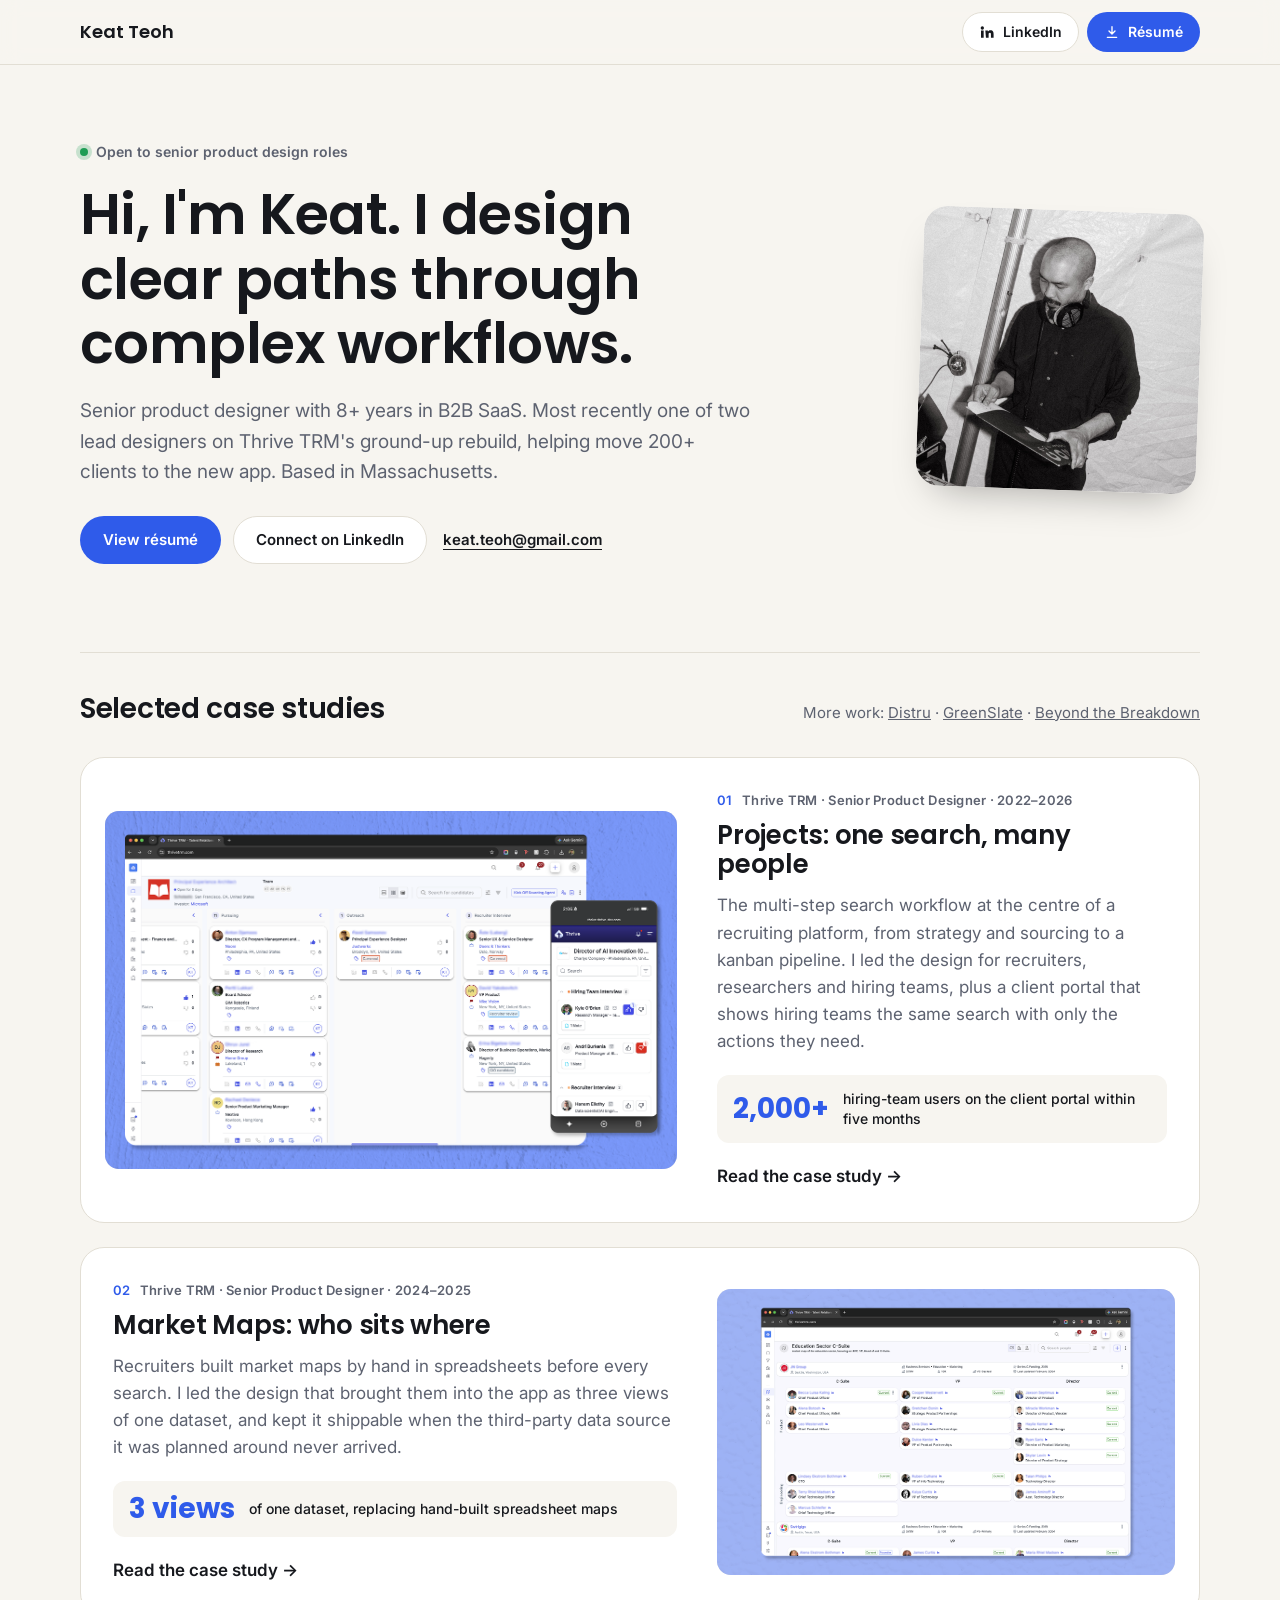
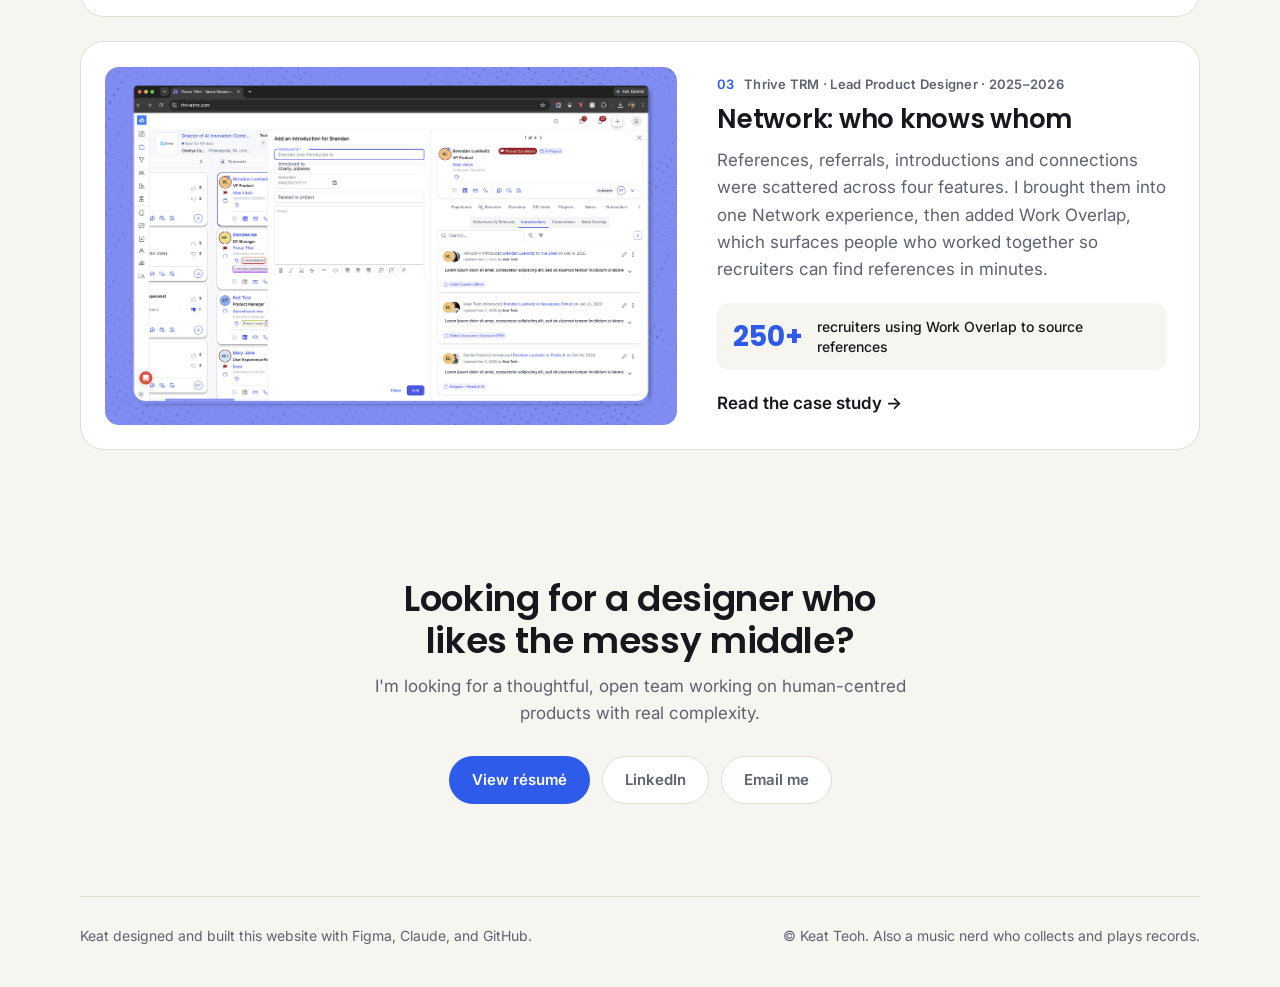
==== index.html @ 3a302b0d "update homepage footer" ====
<!doctype html>
<html lang="en">
<head>
  <meta charset="utf-8" />
  <meta name="viewport" content="width=device-width, initial-scale=1" />
  <title>Keat Teoh: Senior Product Designer</title>
  <meta name="description" content="Keat Teoh is a senior product designer with 8+ years in B2B SaaS, designing clear experiences for complex workflows." />
  <meta property="og:title" content="Keat Teoh: Senior Product Designer" />
  <meta property="og:description" content="Selected case studies from Thrive TRM: Projects, Market Maps and Network." />
  <meta property="og:image" content="assets/img/projects/splash.png" />
  <meta name="theme-color" content="#f7f5f0" />
  <link rel="preconnect" href="https://fonts.googleapis.com" />
  <link rel="preconnect" href="https://fonts.gstatic.com" crossorigin />
  <link href="https://fonts.googleapis.com/css2?family=Poppins:wght@500;600;700&family=Inter:wght@400;500;600&display=swap" rel="stylesheet" />
  <link rel="stylesheet" href="styles.css" />
</head>
<body>
  <a class="skip" href="#work">Skip to case studies</a>

  <header class="topbar">
    <div class="wrap topbar-inner">
      <a class="logo" href="/">Keat Teoh</a>
      <nav class="quick" aria-label="Résumé and profiles">
        <a class="btn btn-ghost" href="https://www.linkedin.com/in/keato/" target="_blank" rel="noopener">
          <svg aria-hidden="true" viewBox="0 0 24 24" width="16" height="16"><path fill="currentColor" d="M4.98 3.5a2.5 2.5 0 1 1 0 5 2.5 2.5 0 0 1 0-5zM3 9.75h4v11H3zM9.5 9.75h3.8v1.5h.06c.53-1 1.83-2.06 3.77-2.06 4.03 0 4.77 2.65 4.77 6.1v5.46h-4v-4.84c0-1.16-.02-2.64-1.61-2.64-1.61 0-1.86 1.26-1.86 2.56v4.92h-4z"/></svg>
          <span>LinkedIn</span>
        </a>
        <a class="btn btn-solid" href="assets/Keat-Teoh-Resume.pdf" target="_blank" rel="noopener">
          <svg aria-hidden="true" viewBox="0 0 24 24" width="16" height="16"><path fill="none" stroke="currentColor" stroke-width="2" stroke-linecap="round" stroke-linejoin="round" d="M12 4v11m0 0-4.5-4.5M12 15l4.5-4.5M5 20h14"/></svg>
          <span>Résumé</span>
        </a>
      </nav>
    </div>
  </header>

  <main>
    <section class="hero wrap">
      <div class="hero-text">
        <p class="status"><span class="dot" aria-hidden="true"></span> Open to senior product design roles</p>
        <h1>Hi, I'm Keat. I design clear paths through complex workflows.</h1>
        <p class="lede">
          Senior product designer with 8+ years in B2B SaaS. Most recently one of two lead designers on
          Thrive TRM's ground-up rebuild, helping move 200+ clients to the new app. Based in Massachusetts.
        </p>
        <p class="hero-actions">
          <a class="btn btn-solid btn-lg" href="assets/Keat-Teoh-Resume.pdf" target="_blank" rel="noopener">View résumé</a>
          <a class="btn btn-ghost btn-lg" href="https://www.linkedin.com/in/keato/" target="_blank" rel="noopener">Connect on LinkedIn</a>
          <a class="text-link" href="mailto:keat.teoh@gmail.com">keat.teoh@gmail.com</a>
        </p>
      </div>
      <img class="portrait" src="assets/img/portrait.jpg" alt="Keat Teoh DJing, with headphones on, looking through a vinyl record" width="1000" height="1000" />
    </section>

    <section id="work" class="work wrap" aria-labelledby="work-title">
      <div class="section-head">
        <h2 id="work-title">Selected case studies</h2>
        <p>More work: <a href="/work/distru/">Distru</a> · <a href="/work/greenslate/">GreenSlate</a> · <a href="/work/beyond-the-breakdown/">Beyond the Breakdown</a></p>
      </div>

      <article class="case">
        <a class="case-media" href="/work/projects/" tabindex="-1" aria-hidden="true">
          <img src="assets/img/projects/splash.png" alt="" width="1742" height="769" loading="lazy" />
        </a>
        <div class="case-body">
          <p class="meta"><span>01</span> Thrive TRM · Senior Product Designer · 2022–2026</p>
          <h3><a href="/work/projects/">Projects: one search, many people</a></h3>
          <p>
            The multi-step search workflow at the centre of a recruiting platform, from strategy and sourcing to a
            kanban pipeline. I led the design for recruiters, researchers and hiring teams, plus a client portal
            that shows hiring teams the same search with only the actions they need.
          </p>
          <dl class="stat">
            <dt>2,000+</dt><dd>hiring-team users on the client portal within five months</dd>
          </dl>
          <a class="more" href="/work/projects/">Read the case study <span aria-hidden="true">→</span></a>
        </div>
      </article>

      <article class="case">
        <a class="case-media" href="/work/market-maps/" tabindex="-1" aria-hidden="true">
          <img src="assets/img/market-maps/splash.png" alt="" width="1742" height="769" loading="lazy" />
        </a>
        <div class="case-body">
          <p class="meta"><span>02</span> Thrive TRM · Senior Product Designer · 2024–2025</p>
          <h3><a href="/work/market-maps/">Market Maps: who sits where</a></h3>
          <p>
            Recruiters built market maps by hand in spreadsheets before every search. I led the design that brought
            them into the app as three views of one dataset, and kept it shippable when the third-party data source
            it was planned around never arrived.
          </p>
          <dl class="stat">
            <dt>3 views</dt><dd>of one dataset, replacing hand-built spreadsheet maps</dd>
          </dl>
          <a class="more" href="/work/market-maps/">Read the case study <span aria-hidden="true">→</span></a>
        </div>
      </article>

      <article class="case">
        <a class="case-media" href="/work/network/" tabindex="-1" aria-hidden="true">
          <img src="assets/img/network/splash.png" alt="" width="1742" height="769" loading="lazy" />
        </a>
        <div class="case-body">
          <p class="meta"><span>03</span> Thrive TRM · Lead Product Designer · 2025–2026</p>
          <h3><a href="/work/network/">Network: who knows whom</a></h3>
          <p>
            References, referrals, introductions and connections were scattered across four features. I brought them
            into one Network experience, then added Work Overlap, which surfaces people who worked together so
            recruiters can find references in minutes.
          </p>
          <dl class="stat">
            <dt>250+</dt><dd>recruiters using Work Overlap to source references</dd>
          </dl>
          <a class="more" href="/work/network/">Read the case study <span aria-hidden="true">→</span></a>
        </div>
      </article>
    </section>

    <section class="contact wrap" aria-labelledby="contact-title">
      <h2 id="contact-title">Looking for a designer who likes the messy middle?</h2>
      <p>I'm looking for a thoughtful, open team working on human-centred products with real complexity.</p>
      <p class="hero-actions">
        <a class="btn btn-solid btn-lg" href="assets/Keat-Teoh-Resume.pdf" target="_blank" rel="noopener">View résumé</a>
        <a class="btn btn-ghost btn-lg" href="https://www.linkedin.com/in/keato/" target="_blank" rel="noopener">LinkedIn</a>
        <a class="btn btn-ghost btn-lg" href="mailto:keat.teoh@gmail.com">Email me</a>
      </p>
    </section>
  </main>

  <footer class="footer wrap">
    <p>Keat designed and built this website with Figma, Claude, and GitHub.</p>
    <p>© Keat Teoh. Also a music nerd who collects and plays records.</p>
  </footer>
</body>
</html>
---- styles.css ----
:root {
  --bg: #f7f5f0;
  --surface: #ffffff;
  --fg: #16181d;
  --muted: #5d6270;
  --line: #e2ded4;
  --accent: #2f5bea;
  --accent-ink: #ffffff;
  --live: #1f9d55;
  --radius: 14px;
  --font-display: 'Poppins', system-ui, sans-serif;
  --font-body: 'Inter', system-ui, sans-serif;
}

@media (prefers-color-scheme: dark) {
  :root {
    --bg: #111317;
    --surface: #1a1d23;
    --fg: #f1efe9;
    --muted: #a3a8b4;
    --line: #2c3038;
    --accent: #7c9bff;
    --accent-ink: #0d1020;
    --live: #4ade80;
  }
}

* { box-sizing: border-box; }
html { scroll-behavior: smooth; }
body {
  margin: 0;
  background: var(--bg);
  color: var(--fg);
  font: 400 17px/1.6 var(--font-body);
  -webkit-font-smoothing: antialiased;
}
img { display: block; max-width: 100%; height: auto; }
a { color: inherit; }
h1, h2, h3 { font-family: var(--font-display); line-height: 1.15; margin: 0; letter-spacing: -0.01em; }

.wrap { width: min(1120px, 100% - 32px); margin-inline: auto; }

.skip { position: absolute; left: -999px; }
.skip:focus { left: 16px; top: 16px; z-index: 10; background: var(--surface); padding: 8px 12px; border-radius: 8px; }

/* Sticky top bar keeps résumé + LinkedIn one tap away */
.topbar {
  position: sticky; top: 0; z-index: 5;
  background: color-mix(in srgb, var(--bg) 88%, transparent);
  backdrop-filter: blur(10px);
  border-bottom: 1px solid var(--line);
}
.topbar-inner { display: flex; align-items: center; justify-content: space-between; height: 64px; }
.logo { font-family: var(--font-display); font-weight: 600; font-size: 18px; text-decoration: none; }
.quick { display: flex; gap: 8px; }

.btn {
  display: inline-flex; align-items: center; gap: 8px;
  height: 40px; padding: 0 16px; border-radius: 999px;
  font: 600 14px/1 var(--font-body); text-decoration: none;
  border: 1.5px solid transparent;
  transition: transform .15s ease, background-color .15s ease, border-color .15s ease;
}
.btn:hover { transform: translateY(-1px); }
.btn-solid { background: var(--accent); color: var(--accent-ink); }
.btn-ghost { border-color: var(--line); background: var(--surface); }
.btn-ghost:hover { border-color: var(--fg); }
.btn-lg { height: 48px; padding: 0 22px; font-size: 15px; }
a:focus-visible { outline: 3px solid var(--accent); outline-offset: 3px; border-radius: 8px; }

/* Hero */
.hero {
  display: grid; grid-template-columns: 1fr 280px; gap: 56px; align-items: center;
  padding: 72px 0 64px;
}
.status { display: inline-flex; align-items: center; gap: 8px; margin: 0 0 20px; font-size: 14px; font-weight: 600; color: var(--muted); }
.dot { width: 8px; height: 8px; border-radius: 50%; background: var(--live); box-shadow: 0 0 0 4px color-mix(in srgb, var(--live) 22%, transparent); }
.hero h1 { font-size: clamp(34px, 5vw, 56px); font-weight: 600; max-width: 16ch; }
.lede { font-size: 19px; color: var(--muted); max-width: 56ch; margin: 20px 0 28px; }
.hero-actions { display: flex; flex-wrap: wrap; align-items: center; gap: 12px; margin: 0; }
.text-link { font-weight: 600; font-size: 15px; margin-left: 4px; text-underline-offset: 4px; }
.portrait { width: 100%; aspect-ratio: 1 / 1; object-fit: cover; border-radius: 24px; transform: rotate(2deg); box-shadow: 0 20px 40px -20px rgba(0,0,0,.35); }

/* Case studies */
.work { padding: 24px 0 40px; }
.section-head { display: flex; justify-content: space-between; align-items: baseline; gap: 16px; flex-wrap: wrap; border-top: 1px solid var(--line); padding-top: 40px; margin-bottom: 32px; }
.section-head h2 { font-size: 28px; font-weight: 600; }
.section-head p { margin: 0; color: var(--muted); font-size: 15px; }

.case {
  display: grid; grid-template-columns: 1.25fr 1fr; gap: 40px; align-items: center;
  padding: 24px; margin-bottom: 24px;
  background: var(--surface); border: 1px solid var(--line); border-radius: 24px;
}
.case:nth-of-type(even) .case-media { order: 2; }
.case-media { display: block; overflow: hidden; border-radius: var(--radius); background: var(--line); aspect-ratio: 16 / 10; }
.case-media img { width: 100%; height: 100%; object-fit: cover; transition: transform .4s ease; }
.case:hover .case-media img { transform: scale(1.03); }
.case-body { padding: 8px 8px 8px 0; }
.case:nth-of-type(even) .case-body { padding: 8px 0 8px 8px; }
.meta { margin: 0 0 10px; font-size: 13px; font-weight: 600; color: var(--muted); letter-spacing: .02em; }
.meta span { color: var(--accent); margin-right: 6px; }
.case h3 { font-size: 26px; font-weight: 600; }
.case h3 a { text-decoration: none; }
.case h3 a:hover { text-decoration: underline; text-underline-offset: 5px; }
.case-body > p:not(.meta) { color: var(--muted); margin: 12px 0 20px; }
.stat { display: flex; align-items: center; gap: 14px; margin: 0 0 20px; padding: 14px 16px; border-radius: 12px; background: var(--bg); }
.stat dt { font-family: var(--font-display); font-size: 28px; font-weight: 700; color: var(--accent); white-space: nowrap; line-height: 1; }
.stat dd { margin: 0; font-size: 14px; font-weight: 500; line-height: 1.4; }
.more { font-weight: 600; text-decoration: none; }
.more span { display: inline-block; transition: transform .15s ease; }
.more:hover span { transform: translateX(4px); }

/* Contact */
.contact { text-align: center; padding: 64px 0; }
.contact h2 { font-size: clamp(26px, 3.5vw, 36px); font-weight: 600; max-width: 22ch; margin-inline: auto; }
.contact > p { color: var(--muted); margin: 12px auto 28px; max-width: 52ch; }
.contact .hero-actions { justify-content: center; }

.footer { border-top: 1px solid var(--line); padding: 28px 0 40px; font-size: 14px; color: var(--muted); display: flex; justify-content: space-between; flex-wrap: wrap; gap: 8px 24px; }
.footer p { margin: 0; }
.footer a { text-underline-offset: 3px; }

@media (max-width: 860px) {
  .hero { grid-template-columns: 1fr; gap: 32px; padding: 40px 0 48px; }
  .portrait { width: 160px; order: -1; transform: rotate(-3deg); border-radius: 20px; }
  .case { grid-template-columns: 1fr; gap: 20px; padding: 16px; }
  .case:nth-of-type(even) .case-media { order: 0; }
  .case-body, .case:nth-of-type(even) .case-body { padding: 0 4px 4px; }
  .case h3 { font-size: 22px; }
}

@media (max-width: 480px) {
  body { font-size: 16px; }
  .quick .btn-ghost span { display: none; }
  .quick .btn-ghost { width: 40px; padding: 0; justify-content: center; }
  .lede { font-size: 17px; }
  .hero-actions .btn-lg { flex: 1 1 auto; justify-content: center; }
  .text-link { width: 100%; margin: 4px 0 0; }
}

@media (prefers-reduced-motion: reduce) {
  * { transition: none !important; scroll-behavior: auto !important; }
}

/* ───────────── Case study pages ───────────── */
.cs-hero { padding: 48px 0 32px; }
.back { display: inline-flex; gap: 6px; align-items: center; font-size: 14px; font-weight: 600; color: var(--muted); text-decoration: none; margin-bottom: 28px; }
.back:hover { color: var(--fg); }
.cs-hero .meta { margin-bottom: 14px; }
.cs-hero h1 { font-size: clamp(34px, 5.4vw, 60px); font-weight: 600; max-width: 20ch; }
.cs-hero .lede { margin: 20px 0 0; max-width: 62ch; }

.snapshot { display: grid; grid-template-columns: repeat(auto-fit, minmax(200px, 1fr)); gap: 1px; margin: 40px 0 0; padding: 0; background: var(--line); border: 1px solid var(--line); border-radius: 18px; overflow: hidden; }
.snapshot div { background: var(--surface); padding: 18px 20px; }
.snapshot dt { font-size: 12px; font-weight: 600; letter-spacing: .08em; text-transform: uppercase; color: var(--muted); margin-bottom: 6px; }
.snapshot dd { margin: 0; font-size: 15px; line-height: 1.5; }

.cs-cover { margin: 40px 0 0; border-radius: 24px; overflow: hidden; border: 1px solid var(--line); background: var(--surface); }
.cs-cover img { width: 100%; }

.toc { display: flex; flex-wrap: wrap; gap: 8px; margin: 32px 0 0; padding: 0; list-style: none; }
.toc a { display: inline-block; padding: 8px 14px; border-radius: 999px; border: 1px solid var(--line); background: var(--surface); font-size: 14px; font-weight: 600; text-decoration: none; }
.toc a:hover { border-color: var(--fg); }

/* Reading column: text stays narrow, figures break out wider */
.cs-body { padding: 24px 0 48px; }
.cs-body > * { max-width: 700px; margin-inline: auto; }
.cs-body > .wide { max-width: 1040px; }
.cs-body section { max-width: none; scroll-margin-top: 88px; }
.cs-body section > * { max-width: 700px; margin-inline: auto; }
.cs-body section > .wide { max-width: 1040px; }

.cs-body h2 { font-size: clamp(24px, 3vw, 32px); font-weight: 600; margin-top: 72px; margin-bottom: 16px; }
.cs-body h2 .num { display: block; font-size: 13px; font-weight: 600; letter-spacing: .08em; text-transform: uppercase; color: var(--accent); margin-bottom: 10px; font-family: var(--font-body); }
.cs-body h3 { font-size: 20px; font-weight: 600; margin-top: 40px; margin-bottom: 8px; }
.cs-body p, .cs-body li { color: color-mix(in srgb, var(--fg) 82%, var(--bg)); }
.cs-body p { margin-top: 0; margin-bottom: 18px; }
.cs-body strong { color: var(--fg); font-weight: 600; }
.cs-body a:not(.btn) { text-underline-offset: 3px; }

.quote { margin: 40px auto; padding: 4px 0 4px 24px; border-left: 4px solid var(--accent); font-family: var(--font-display); font-size: clamp(22px, 2.8vw, 28px); font-weight: 500; line-height: 1.3; color: var(--fg); }
.quote p { color: inherit !important; margin: 0 !important; }

.points { list-style: none; padding: 0; display: grid; gap: 12px; margin-bottom: 28px; }
.points li { padding: 16px 18px; border: 1px solid var(--line); border-radius: 14px; background: var(--surface); }
.points li strong { display: block; margin-bottom: 4px; }

.steps { list-style: none; padding: 0; margin-bottom: 28px; display: grid; gap: 8px; }
.steps li { position: relative; padding-left: 28px; }
.steps li::before { content: ""; position: absolute; left: 4px; top: .62em; width: 10px; height: 10px; border-radius: 3px; background: var(--accent); opacity: .85; }

.levels { list-style: none; padding: 0; counter-reset: lvl; display: grid; gap: 10px; margin-bottom: 28px; }
.levels li { counter-increment: lvl; display: grid; grid-template-columns: 40px 1fr; gap: 12px; align-items: start; }
.levels li::before { content: counter(lvl); display: grid; place-items: center; width: 32px; height: 32px; border-radius: 10px; background: var(--accent); color: var(--accent-ink); font: 600 15px var(--font-display); }

/* Figures */
.fig { margin: 36px auto; }
.fig img { margin-inline: auto; border-radius: 14px; border: 1px solid var(--line); background: #fff; cursor: zoom-in; }
.fig figcaption { margin-top: 12px; font-size: 14px; line-height: 1.5; color: var(--muted); text-align: center; max-width: 64ch; margin-inline: auto; }
.fig figcaption strong { display: block; color: var(--fg); font-size: 15px; margin-bottom: 2px; }
.fig-grid { display: grid; grid-template-columns: repeat(2, minmax(0, 1fr)); gap: 20px; margin: 36px auto; }
.fig-grid .fig { margin: 0; }
.fig-grid.three { grid-template-columns: repeat(3, minmax(0, 1fr)); }

/* Outcomes */
.outcomes { display: grid; grid-template-columns: repeat(auto-fit, minmax(220px, 1fr)); gap: 16px; margin: 8px auto 28px; }
.outcomes > div { padding: 20px; border-radius: 18px; background: var(--surface); border: 1px solid var(--line); }
.outcomes b { display: block; font-family: var(--font-display); font-size: 30px; font-weight: 700; color: var(--accent); line-height: 1.1; margin-bottom: 8px; }
.outcomes span { font-size: 15px; line-height: 1.5; }

.lesson { margin: 40px auto; padding: 24px; border-radius: 18px; background: color-mix(in srgb, var(--accent) 10%, var(--surface)); border: 1px solid color-mix(in srgb, var(--accent) 30%, var(--line)); }
.lesson h3 { margin-top: 0; }
.lesson p:last-child, .lesson ul:last-child { margin-bottom: 0; }

/* Next case study */
.next { border-top: 1px solid var(--line); padding: 48px 0 16px; }
.next-label { font-size: 13px; font-weight: 600; letter-spacing: .08em; text-transform: uppercase; color: var(--muted); margin: 0 0 16px; }
.next-card { display: grid; grid-template-columns: 1fr 1.1fr; gap: 32px; align-items: center; padding: 20px; border: 1px solid var(--line); border-radius: 24px; background: var(--surface); text-decoration: none; }
.next-card img { border-radius: 14px; aspect-ratio: 16 / 9; object-fit: cover; width: 100%; }
.next-card h2 { font-size: clamp(22px, 3vw, 30px); font-weight: 600; margin: 6px 0 10px; }
.next-card p { margin: 0; color: var(--muted); }
.next-card .more { display: inline-block; margin-top: 16px; }
.next-card:hover .more span { transform: translateX(4px); }

/* Lightbox */
.lightbox { border: 0; padding: 0; background: transparent; max-width: 96vw; max-height: 94vh; }
.lightbox::backdrop { background: rgba(10, 12, 16, .86); }
.lightbox img { max-width: 96vw; max-height: 94vh; width: auto; border-radius: 10px; background: #fff; }
.lightbox button { position: fixed; top: 16px; right: 16px; width: 44px; height: 44px; border-radius: 50%; border: 0; background: #fff; color: #111; font-size: 22px; cursor: pointer; }

@media (max-width: 860px) {
  .cs-hero { padding: 28px 0 16px; }
  .fig-grid, .fig-grid.three { grid-template-columns: 1fr; }
  .next-card { grid-template-columns: 1fr; gap: 16px; padding: 14px; }
  .cs-body h2 { margin-top: 56px; }
}

/* Data tables (case studies) */
.table-wrap { margin: 32px auto; }
.table-box { background: var(--surface); border: 1px solid var(--line); border-radius: 16px; overflow: hidden; }
.table-wrap figcaption { margin-top: 12px; font-size: 14px; color: var(--muted); text-align: center; }
.data { width: 100%; border-collapse: collapse; font-size: 15px; line-height: 1.5; }
.data th, .data td { padding: 14px 16px; text-align: left; vertical-align: top; border-bottom: 1px solid var(--line); }
.data tbody tr:last-child > * { border-bottom: 0; }
.data thead th { background: var(--accent); color: var(--accent-ink); font: 600 13px/1.3 var(--font-body); letter-spacing: .04em; text-transform: uppercase; border-bottom: 0; }
.data tbody th { font-weight: 600; color: var(--fg); width: 22%; }
.data tbody td { color: color-mix(in srgb, var(--fg) 82%, var(--bg)); }
.data tbody tr:nth-child(even) > * { background: color-mix(in srgb, var(--accent) 5%, var(--surface)); }
.data tbody tr:hover > * { background: color-mix(in srgb, var(--accent) 10%, var(--surface)); }

/* Phones: each row becomes a labelled card */
@media (max-width: 640px) {
  .data, .data tbody, .data tr, .data th, .data td { display: block; width: 100%; }
  .table-box { border: 0; background: transparent; border-radius: 0; overflow: visible; }
  .table-wrap { display: flex; flex-direction: column; }
  .data thead { position: absolute; width: 1px; height: 1px; overflow: hidden; clip: rect(0 0 0 0); }
  .table-wrap figcaption { order: -1; margin: 0 0 10px; text-align: left; }
  .data tbody tr { margin-bottom: 12px; border: 1px solid var(--line); border-radius: 14px; overflow: hidden; background: var(--surface); }
  .data tbody tr > *, .data tbody tr:nth-child(even) > *, .data tbody tr:hover > * { background: transparent; }
  .data tbody th { width: auto; padding: 12px 16px; background: var(--accent) !important; color: var(--accent-ink); }
  .data tbody td { padding: 10px 16px; border-bottom: 1px solid var(--line); }
  .data tbody tr > td:last-child { border-bottom: 0; }
  .data td::before { content: attr(data-label); display: block; font-size: 12px; font-weight: 600; letter-spacing: .06em; text-transform: uppercase; color: var(--muted); margin-bottom: 2px; }
  .data td[data-label=""]::before { display: none; }
}
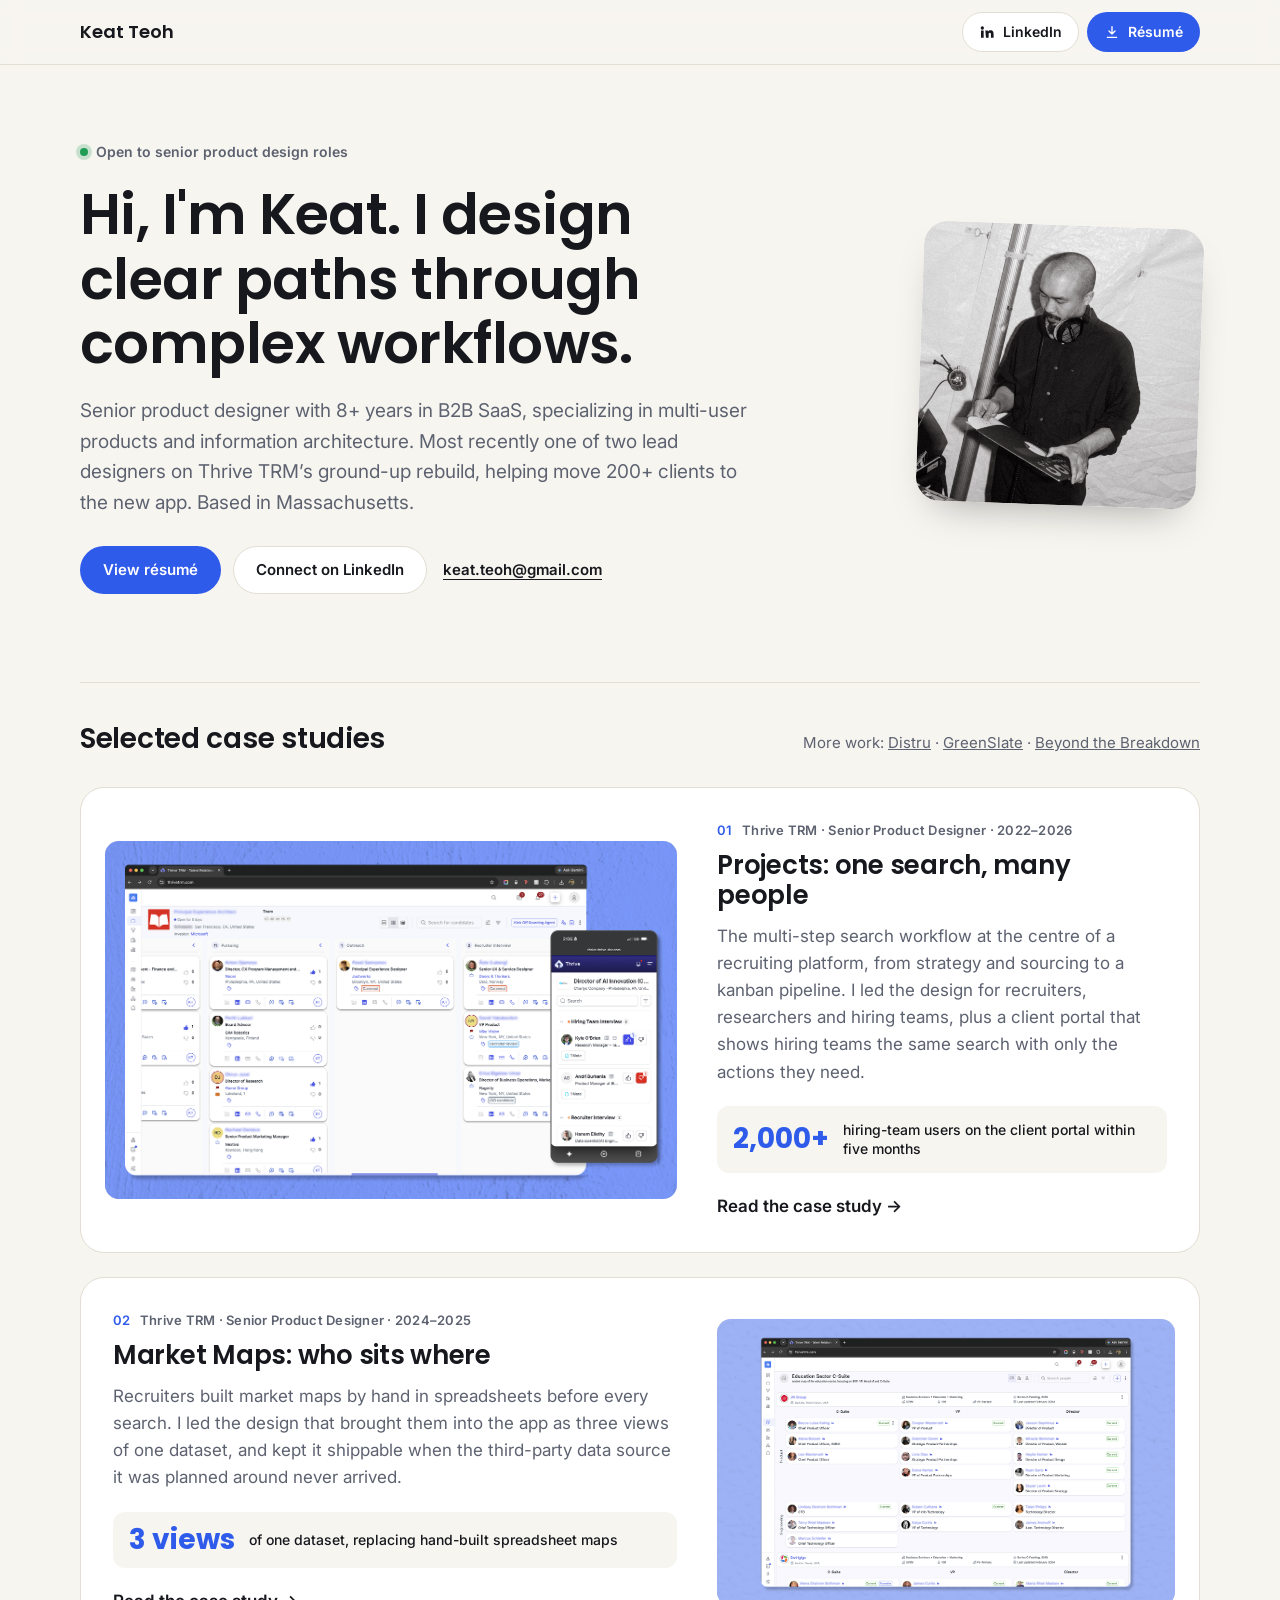
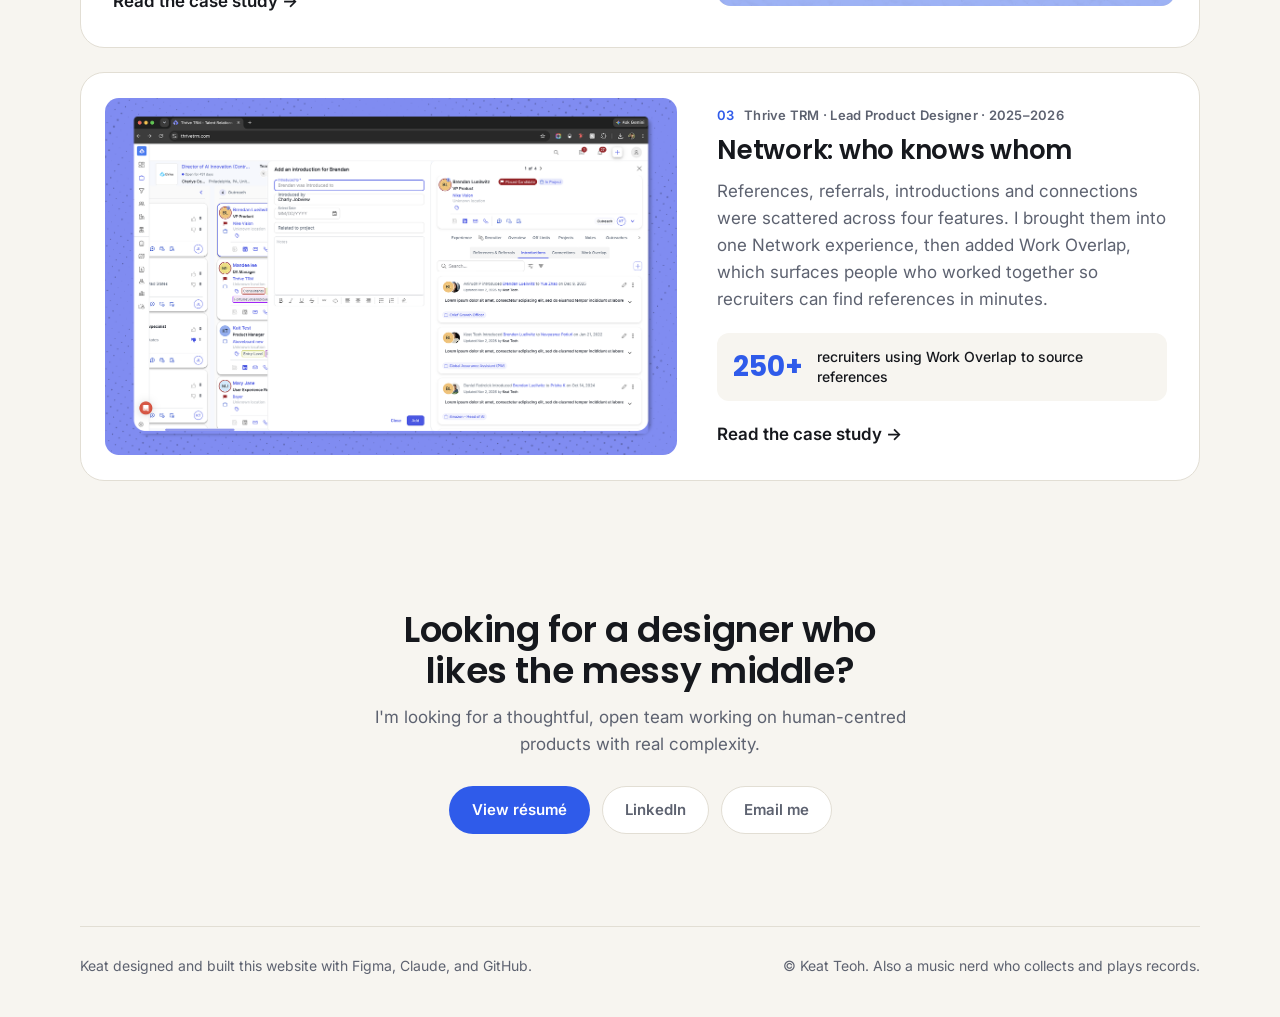
==== commit 6a4ba1bb: "update homepage summary" ====
--- a/index.html
+++ b/index.html
@@ -39,8 +39,9 @@
         <p class="status"><span class="dot" aria-hidden="true"></span> Open to senior product design roles</p>
         <h1>Hi, I'm Keat. I design clear paths through complex workflows.</h1>
         <p class="lede">
-          Senior product designer with 8+ years in B2B SaaS. Most recently one of two lead designers on
-          Thrive TRM's ground-up rebuild, helping move 200+ clients to the new app. Based in Massachusetts.
+          Senior product designer with 8+ years in B2B SaaS, specializing in multi-user products and information
+          architecture. Most recently one of two lead designers on Thrive TRM’s ground-up rebuild, helping move 200+
+          clients to the new app. Based in Massachusetts.
         </p>
         <p class="hero-actions">
           <a class="btn btn-solid btn-lg" href="assets/Keat-Teoh-Resume.pdf" target="_blank" rel="noopener">View résumé</a>
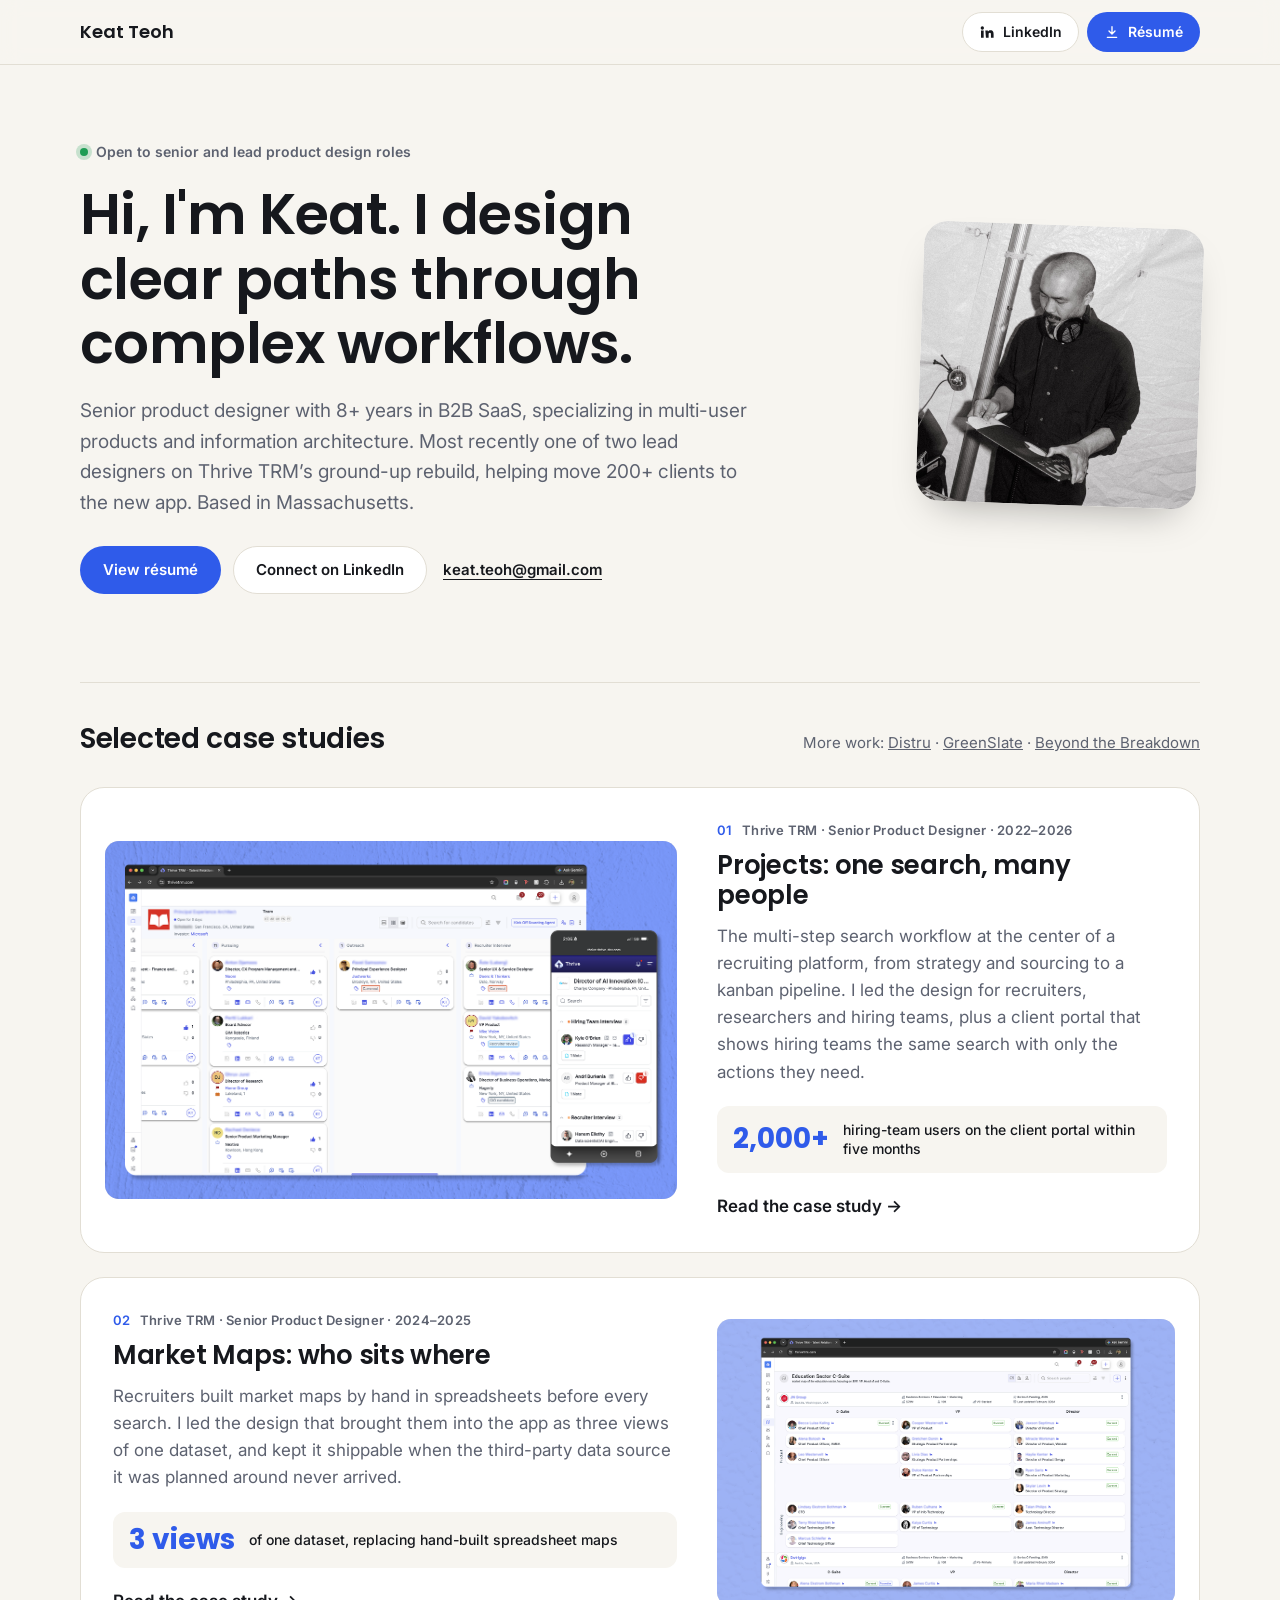
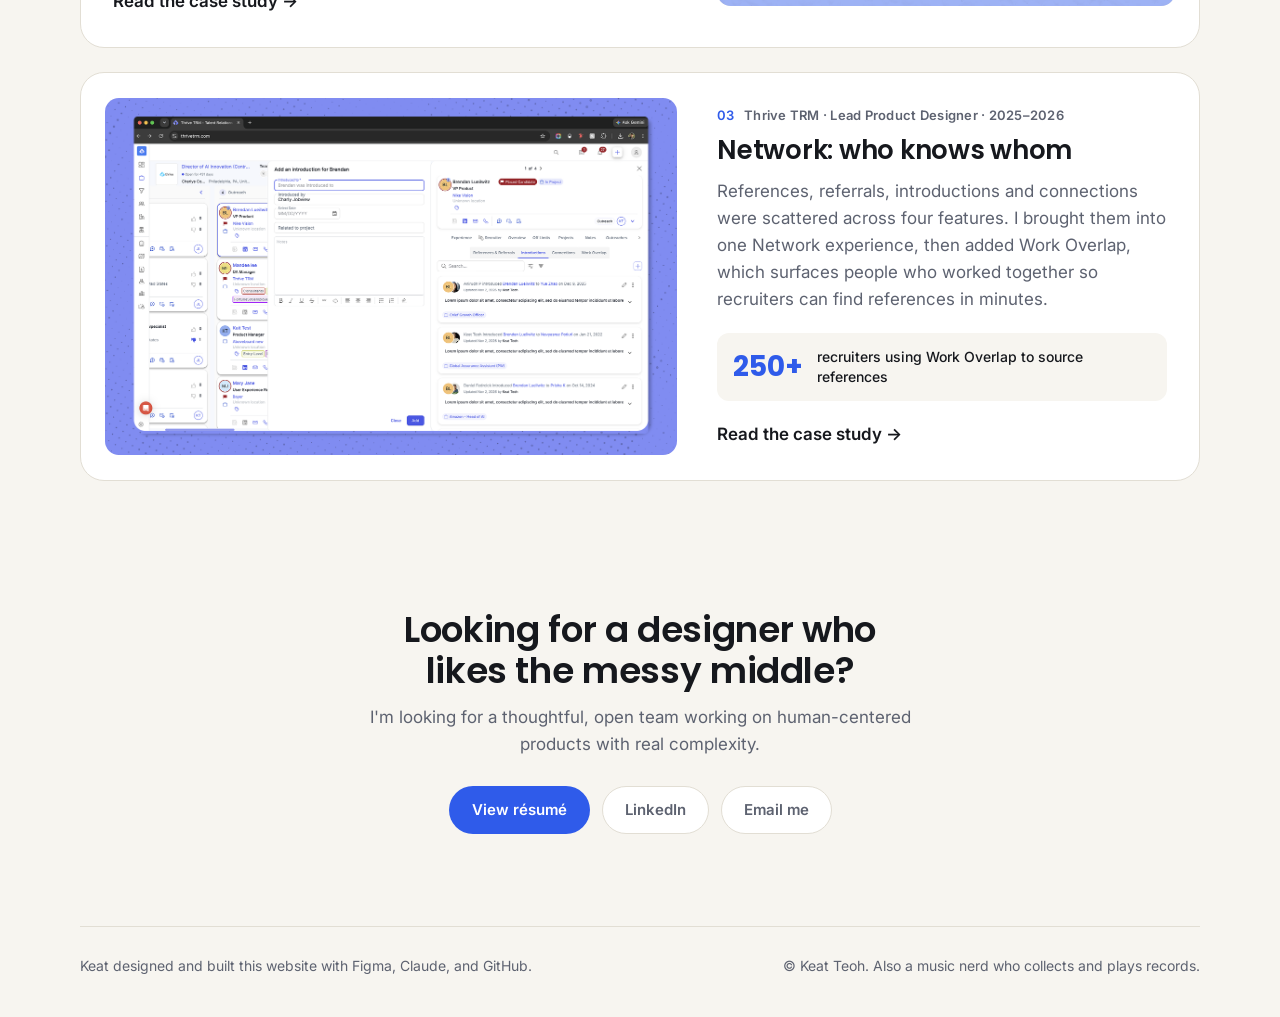
==== commit 61675781: "US spelling and roles update" ====
--- a/index.html
+++ b/index.html
@@ -36,7 +36,7 @@
   <main>
     <section class="hero wrap">
       <div class="hero-text">
-        <p class="status"><span class="dot" aria-hidden="true"></span> Open to senior product design roles</p>
+        <p class="status"><span class="dot" aria-hidden="true"></span> Open to senior and lead product design roles</p>
         <h1>Hi, I'm Keat. I design clear paths through complex workflows.</h1>
         <p class="lede">
           Senior product designer with 8+ years in B2B SaaS, specializing in multi-user products and information
@@ -66,7 +66,7 @@
           <p class="meta"><span>01</span> Thrive TRM · Senior Product Designer · 2022–2026</p>
           <h3><a href="/work/projects/">Projects: one search, many people</a></h3>
           <p>
-            The multi-step search workflow at the centre of a recruiting platform, from strategy and sourcing to a
+            The multi-step search workflow at the center of a recruiting platform, from strategy and sourcing to a
             kanban pipeline. I led the design for recruiters, researchers and hiring teams, plus a client portal
             that shows hiring teams the same search with only the actions they need.
           </p>
@@ -118,7 +118,7 @@
 
     <section class="contact wrap" aria-labelledby="contact-title">
       <h2 id="contact-title">Looking for a designer who likes the messy middle?</h2>
-      <p>I'm looking for a thoughtful, open team working on human-centred products with real complexity.</p>
+      <p>I'm looking for a thoughtful, open team working on human-centered products with real complexity.</p>
       <p class="hero-actions">
         <a class="btn btn-solid btn-lg" href="assets/Keat-Teoh-Resume.pdf" target="_blank" rel="noopener">View résumé</a>
         <a class="btn btn-ghost btn-lg" href="https://www.linkedin.com/in/keato/" target="_blank" rel="noopener">LinkedIn</a>
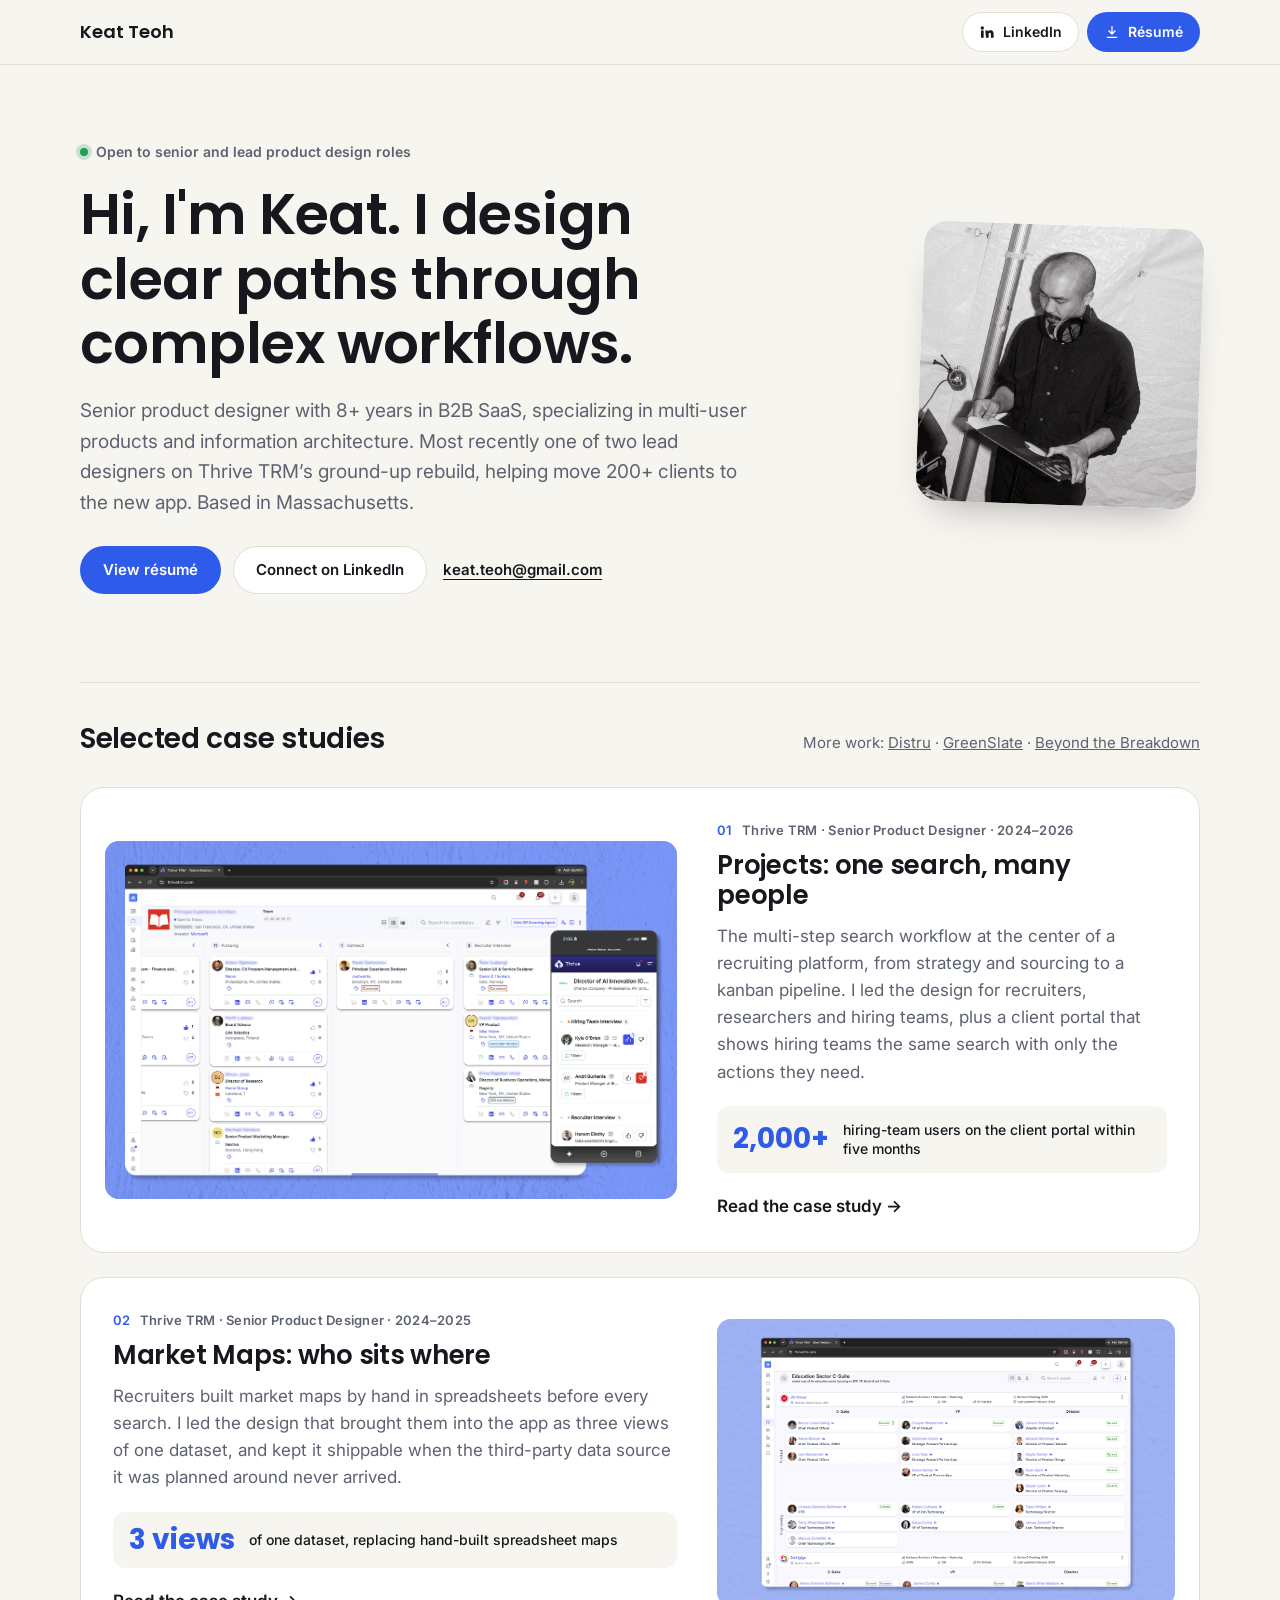
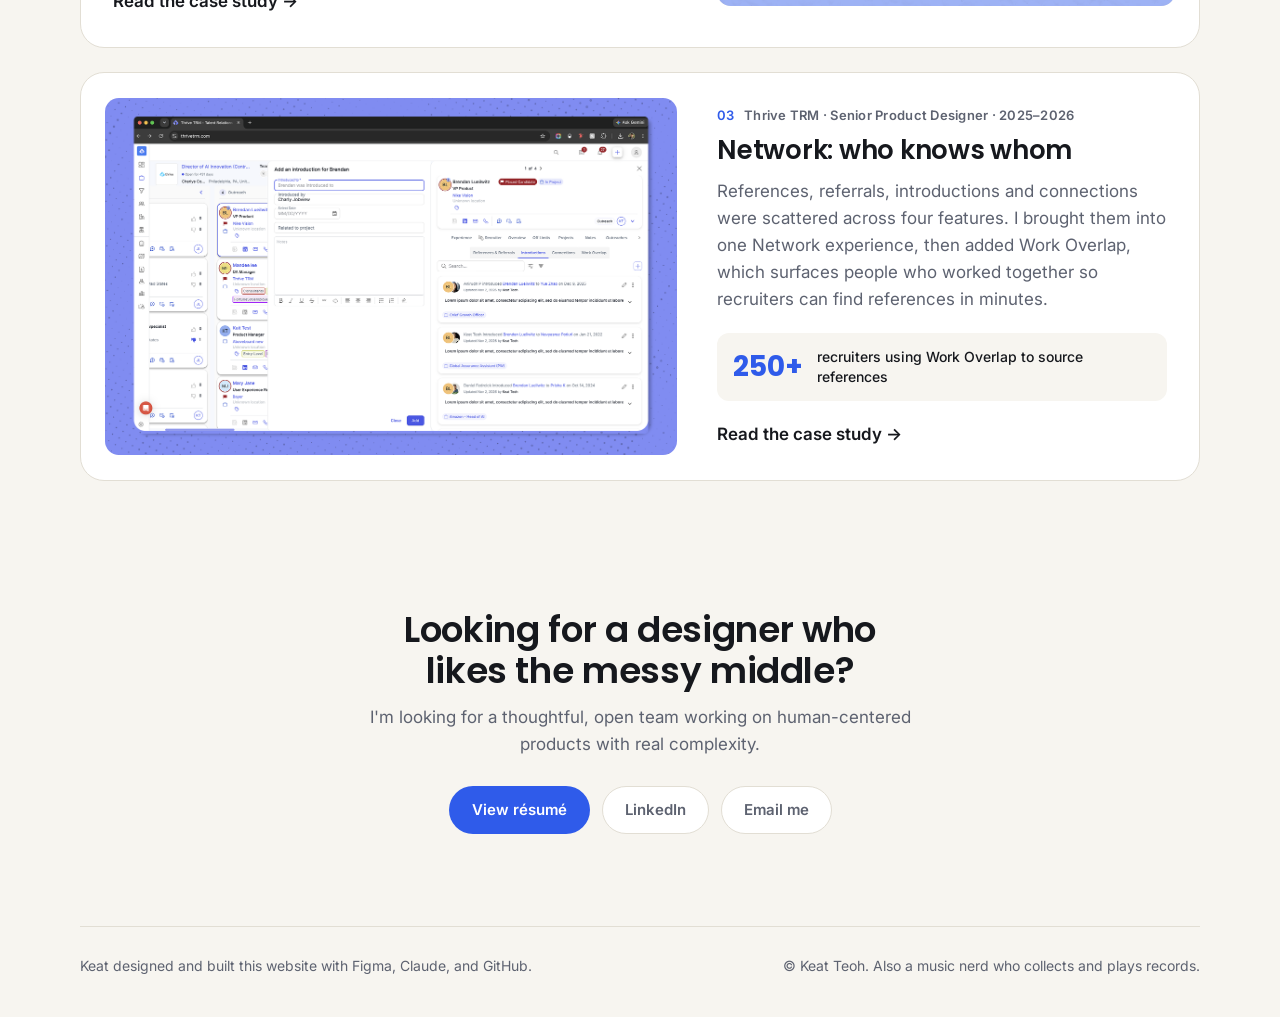
==== commit bbcb74c9: "Network title, Projects years, Market Maps data note" ====
--- a/index.html
+++ b/index.html
@@ -63,7 +63,7 @@
           <img src="assets/img/projects/splash.png" alt="" width="1742" height="769" loading="lazy" />
         </a>
         <div class="case-body">
-          <p class="meta"><span>01</span> Thrive TRM · Senior Product Designer · 2022–2026</p>
+          <p class="meta"><span>01</span> Thrive TRM · Senior Product Designer · 2024–2026</p>
           <h3><a href="/work/projects/">Projects: one search, many people</a></h3>
           <p>
             The multi-step search workflow at the center of a recruiting platform, from strategy and sourcing to a
@@ -101,7 +101,7 @@
           <img src="assets/img/network/splash.png" alt="" width="1742" height="769" loading="lazy" />
         </a>
         <div class="case-body">
-          <p class="meta"><span>03</span> Thrive TRM · Lead Product Designer · 2025–2026</p>
+          <p class="meta"><span>03</span> Thrive TRM · Senior Product Designer · 2025–2026</p>
           <h3><a href="/work/network/">Network: who knows whom</a></h3>
           <p>
             References, referrals, introductions and connections were scattered across four features. I brought them
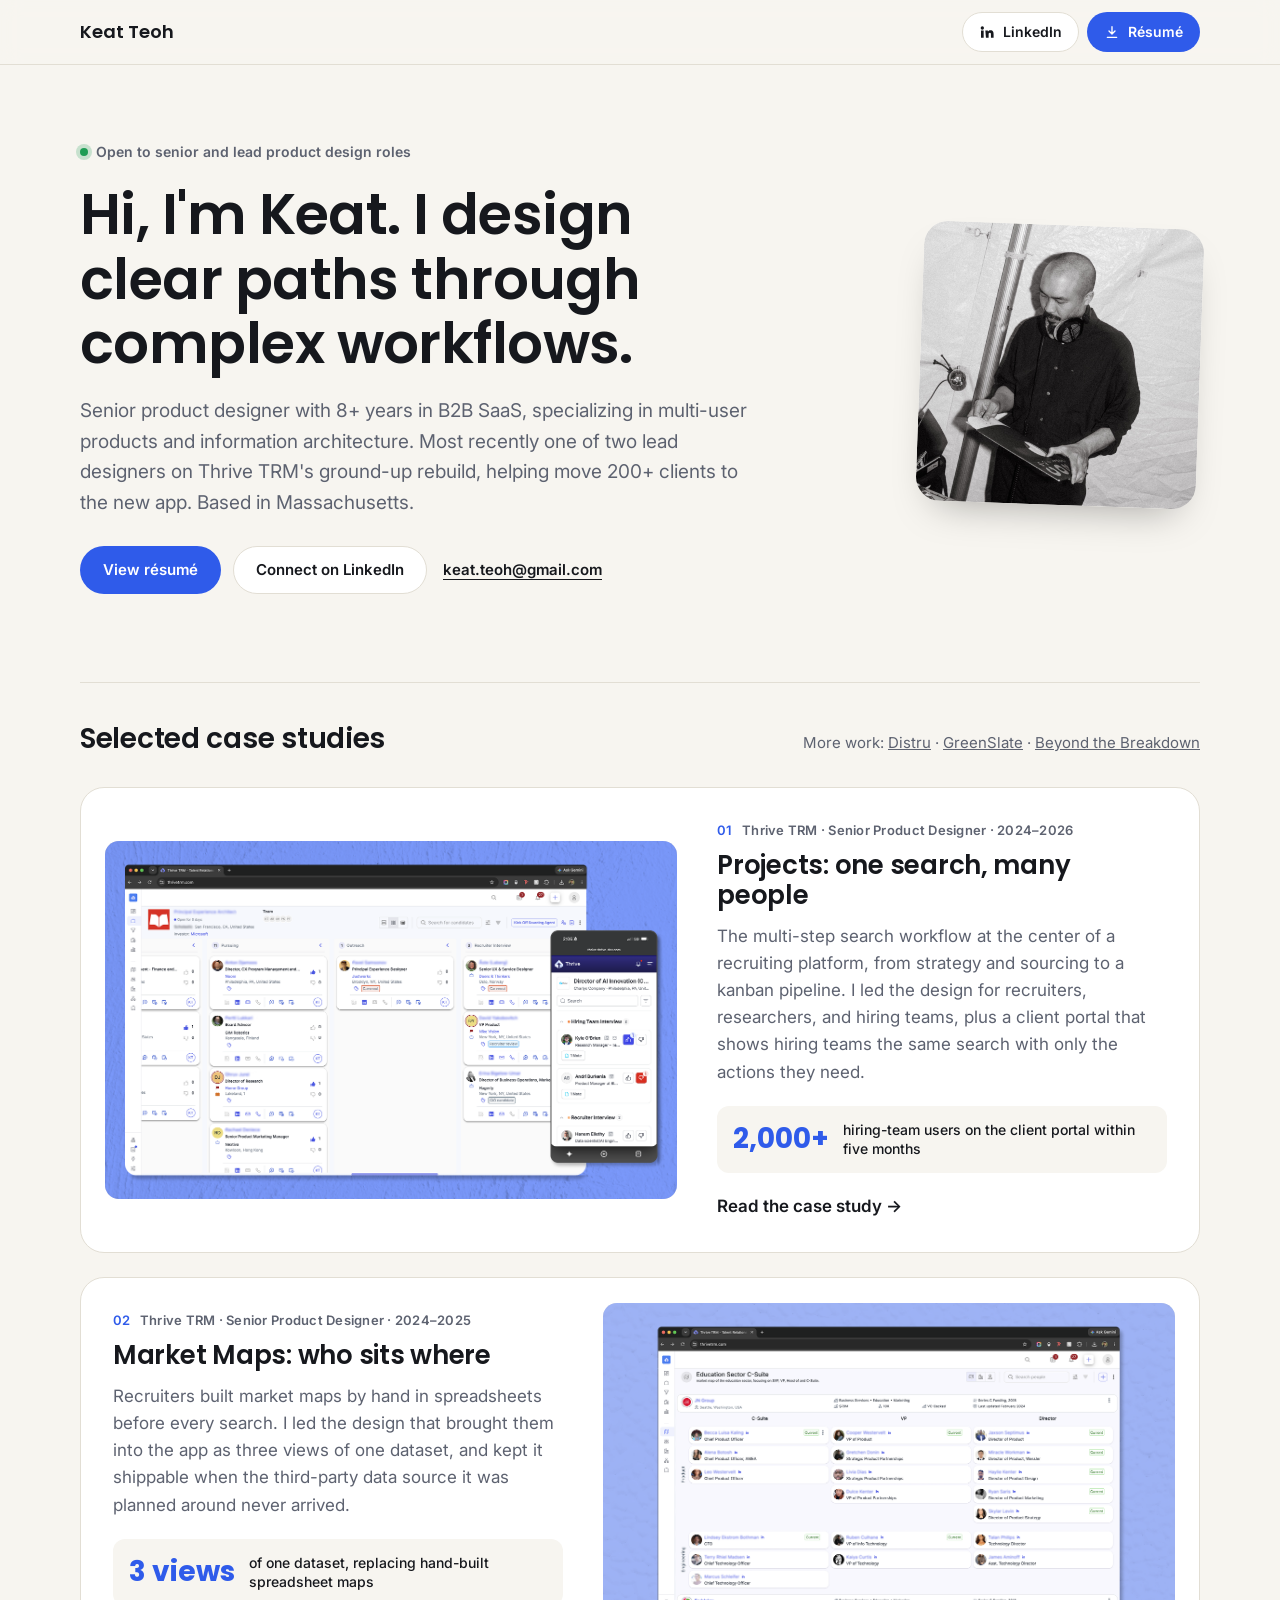
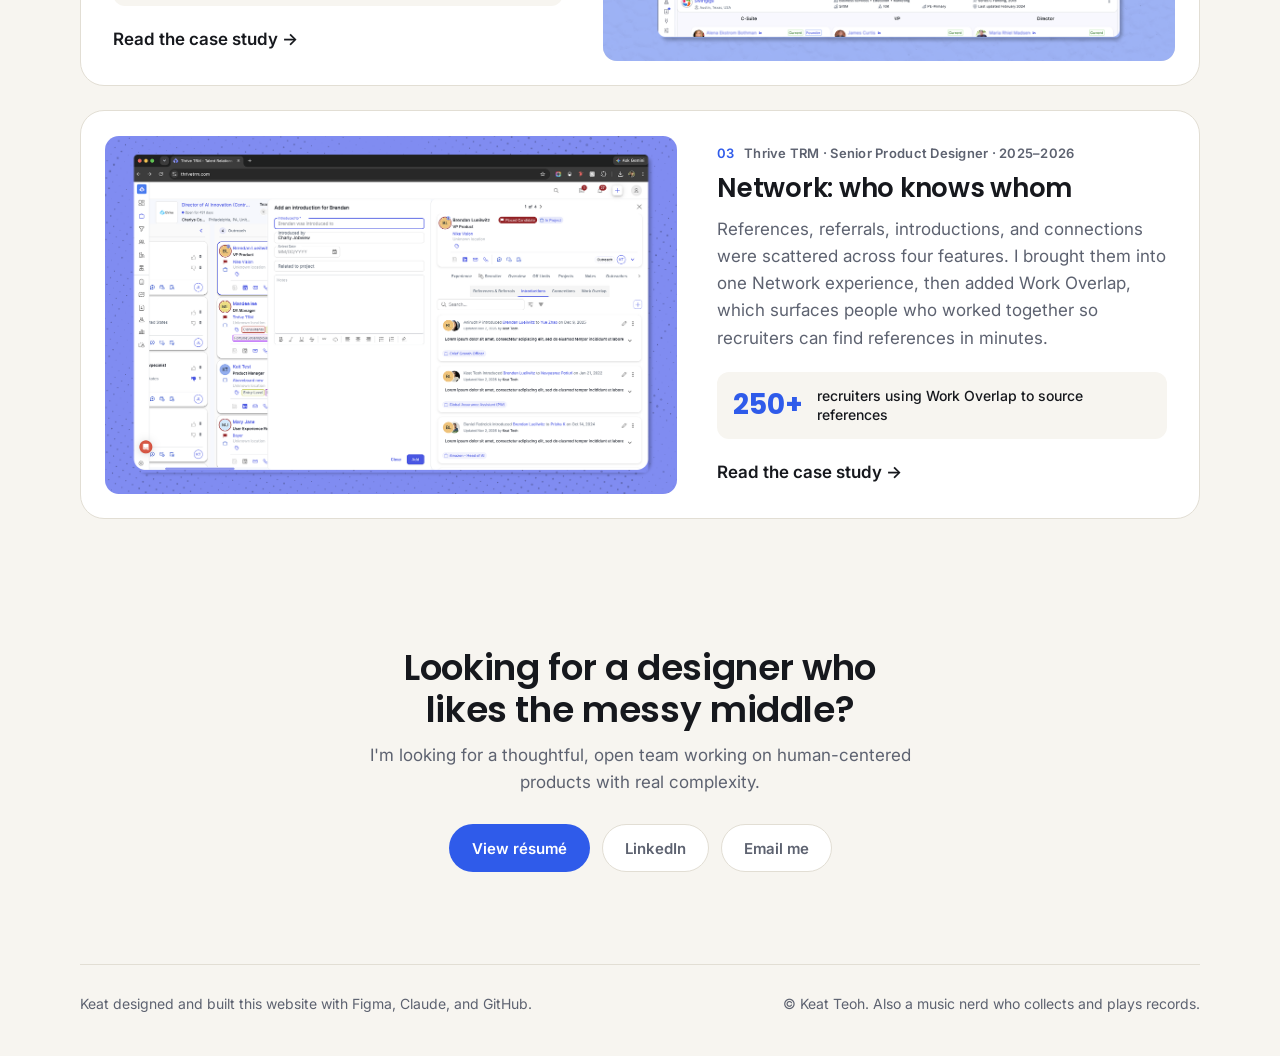
==== commit 23270693: "straight apostrophes, serial commas" ====
--- a/index.html
+++ b/index.html
@@ -6,7 +6,7 @@
   <title>Keat Teoh: Senior Product Designer</title>
   <meta name="description" content="Keat Teoh is a senior product designer with 8+ years in B2B SaaS, designing clear experiences for complex workflows." />
   <meta property="og:title" content="Keat Teoh: Senior Product Designer" />
-  <meta property="og:description" content="Selected case studies from Thrive TRM: Projects, Market Maps and Network." />
+  <meta property="og:description" content="Selected case studies from Thrive TRM: Projects, Market Maps, and Network." />
   <meta property="og:image" content="assets/img/projects/splash.png" />
   <meta name="theme-color" content="#f7f5f0" />
   <link rel="preconnect" href="https://fonts.googleapis.com" />
@@ -40,7 +40,7 @@
         <h1>Hi, I'm Keat. I design clear paths through complex workflows.</h1>
         <p class="lede">
           Senior product designer with 8+ years in B2B SaaS, specializing in multi-user products and information
-          architecture. Most recently one of two lead designers on Thrive TRM’s ground-up rebuild, helping move 200+
+          architecture. Most recently one of two lead designers on Thrive TRM's ground-up rebuild, helping move 200+
           clients to the new app. Based in Massachusetts.
         </p>
         <p class="hero-actions">
@@ -60,14 +60,14 @@
 
       <article class="case">
         <a class="case-media" href="/work/projects/" tabindex="-1" aria-hidden="true">
-          <img src="assets/img/projects/splash.png" alt="" width="1742" height="769" loading="lazy" />
+          <img src="assets/img/projects/splash.png" alt="splash_img_projects" width="1742" height="769" loading="lazy" />
         </a>
         <div class="case-body">
           <p class="meta"><span>01</span> Thrive TRM · Senior Product Designer · 2024–2026</p>
           <h3><a href="/work/projects/">Projects: one search, many people</a></h3>
           <p>
             The multi-step search workflow at the center of a recruiting platform, from strategy and sourcing to a
-            kanban pipeline. I led the design for recruiters, researchers and hiring teams, plus a client portal
+            kanban pipeline. I led the design for recruiters, researchers, and hiring teams, plus a client portal
             that shows hiring teams the same search with only the actions they need.
           </p>
           <dl class="stat">
@@ -79,7 +79,7 @@
 
       <article class="case">
         <a class="case-media" href="/work/market-maps/" tabindex="-1" aria-hidden="true">
-          <img src="assets/img/market-maps/splash.png" alt="" width="1742" height="769" loading="lazy" />
+          <img src="assets/img/market-maps/splash.png" alt="splash_img_market_maps" width="1742" height="769" loading="lazy" />
         </a>
         <div class="case-body">
           <p class="meta"><span>02</span> Thrive TRM · Senior Product Designer · 2024–2025</p>
@@ -98,13 +98,13 @@
 
       <article class="case">
         <a class="case-media" href="/work/network/" tabindex="-1" aria-hidden="true">
-          <img src="assets/img/network/splash.png" alt="" width="1742" height="769" loading="lazy" />
+          <img src="assets/img/network/splash.png" alt="splash_img_network" width="1742" height="769" loading="lazy" />
         </a>
         <div class="case-body">
           <p class="meta"><span>03</span> Thrive TRM · Senior Product Designer · 2025–2026</p>
           <h3><a href="/work/network/">Network: who knows whom</a></h3>
           <p>
-            References, referrals, introductions and connections were scattered across four features. I brought them
+            References, referrals, introductions, and connections were scattered across four features. I brought them
             into one Network experience, then added Work Overlap, which surfaces people who worked together so
             recruiters can find references in minutes.
           </p>
--- a/styles.css
+++ b/styles.css
@@ -92,6 +92,7 @@
   padding: 24px; margin-bottom: 24px;
   background: var(--surface); border: 1px solid var(--line); border-radius: 24px;
 }
+.case:nth-of-type(even) { grid-template-columns: 1fr 1.25fr; }
 .case:nth-of-type(even) .case-media { order: 2; }
 .case-media { display: block; overflow: hidden; border-radius: var(--radius); background: var(--line); aspect-ratio: 16 / 10; }
 .case-media img { width: 100%; height: 100%; object-fit: cover; transition: transform .4s ease; }
@@ -124,7 +125,7 @@
 @media (max-width: 860px) {
   .hero { grid-template-columns: 1fr; gap: 32px; padding: 40px 0 48px; }
   .portrait { width: 160px; order: -1; transform: rotate(-3deg); border-radius: 20px; }
-  .case { grid-template-columns: 1fr; gap: 20px; padding: 16px; }
+  .case, .case:nth-of-type(even) { grid-template-columns: 1fr; gap: 20px; padding: 16px; }
   .case:nth-of-type(even) .case-media { order: 0; }
   .case-body, .case:nth-of-type(even) .case-body { padding: 0 4px 4px; }
   .case h3 { font-size: 22px; }
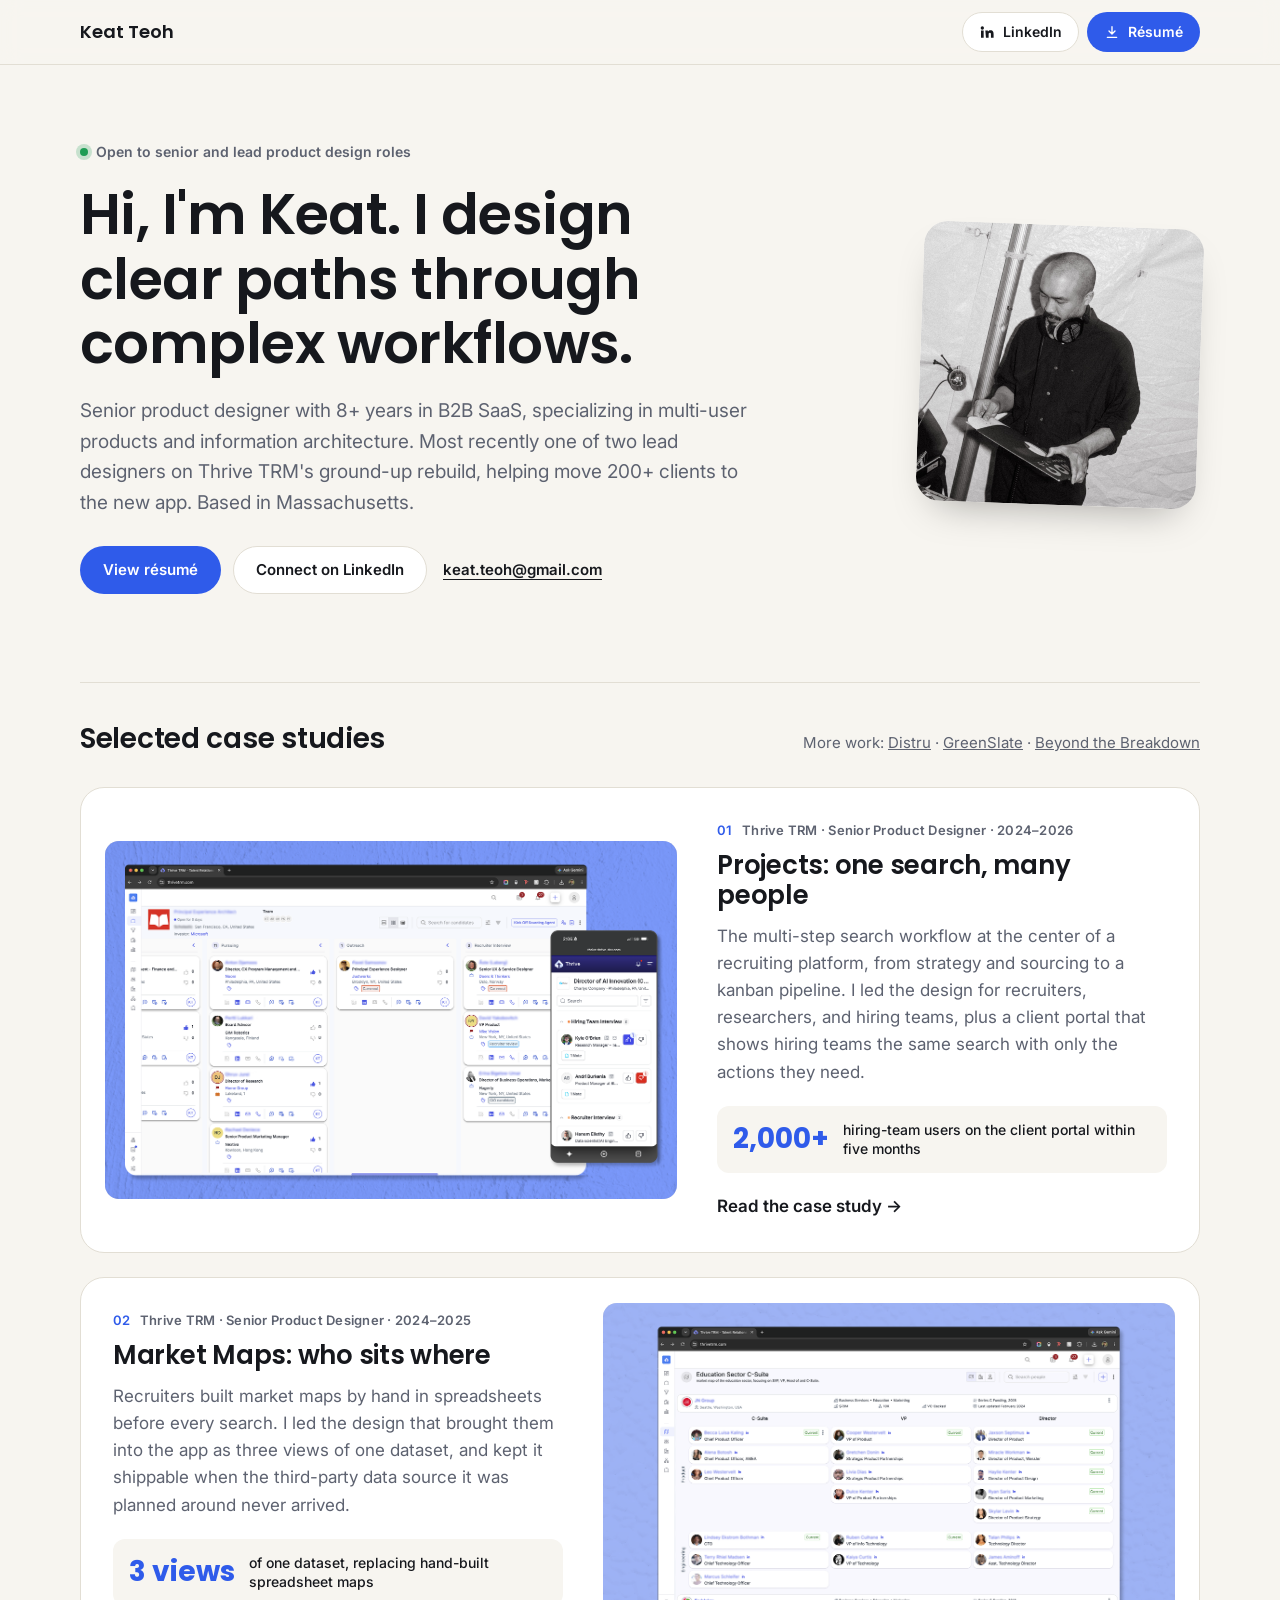
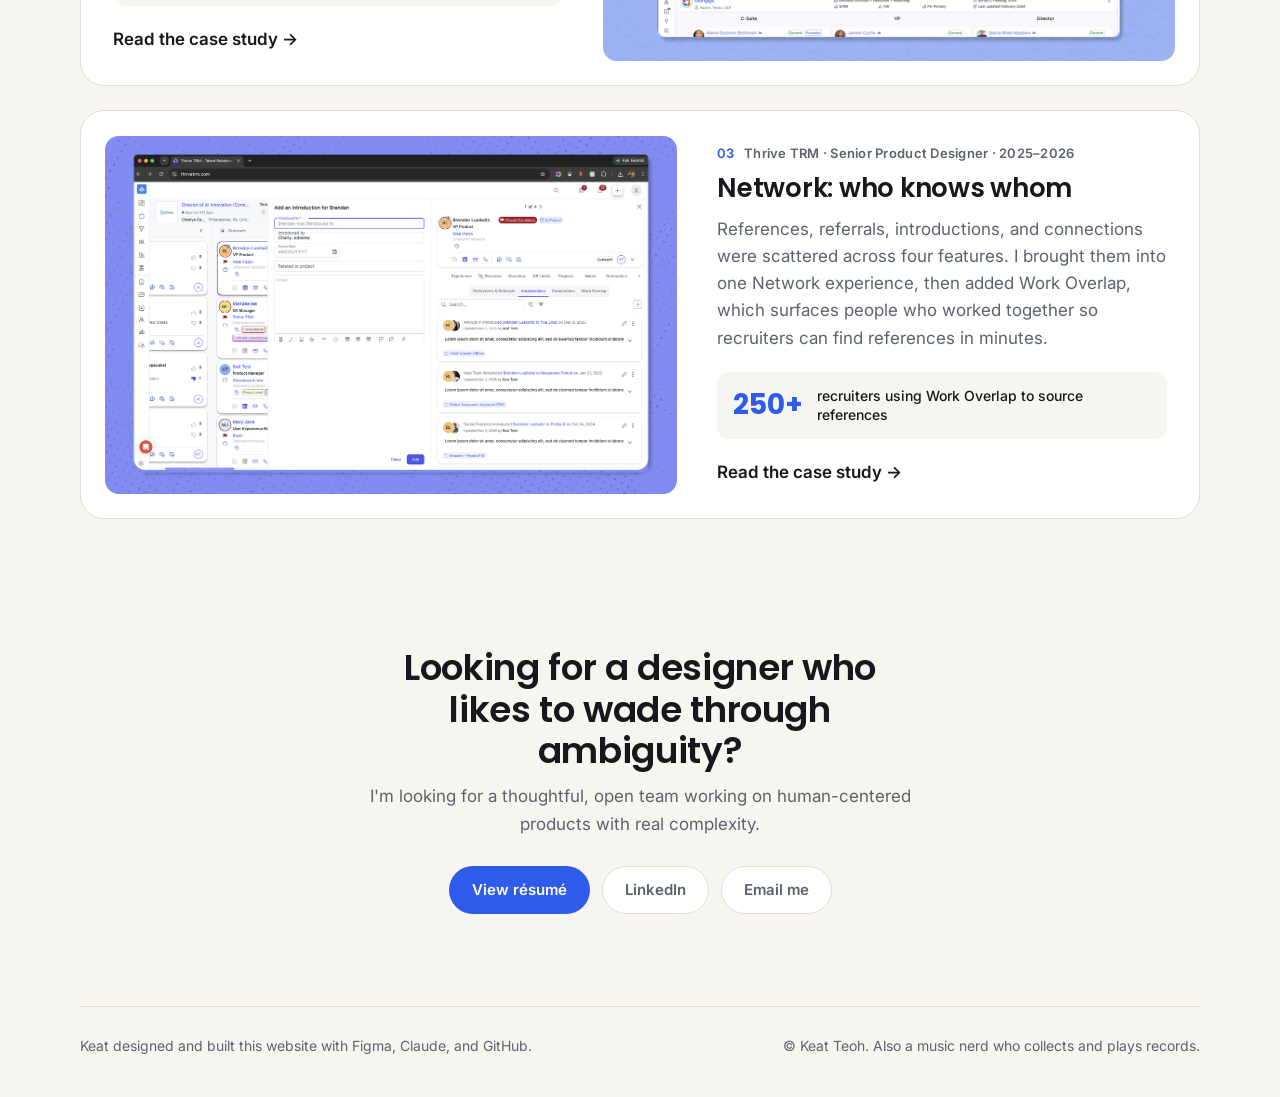
==== commit e567eb91: "update contact heading" ====
--- a/index.html
+++ b/index.html
@@ -117,7 +117,7 @@
     </section>
 
     <section class="contact wrap" aria-labelledby="contact-title">
-      <h2 id="contact-title">Looking for a designer who likes the messy middle?</h2>
+      <h2 id="contact-title">Looking for a designer who likes to wade through ambiguity?</h2>
       <p>I'm looking for a thoughtful, open team working on human-centered products with real complexity.</p>
       <p class="hero-actions">
         <a class="btn btn-solid btn-lg" href="assets/Keat-Teoh-Resume.pdf" target="_blank" rel="noopener">View résumé</a>
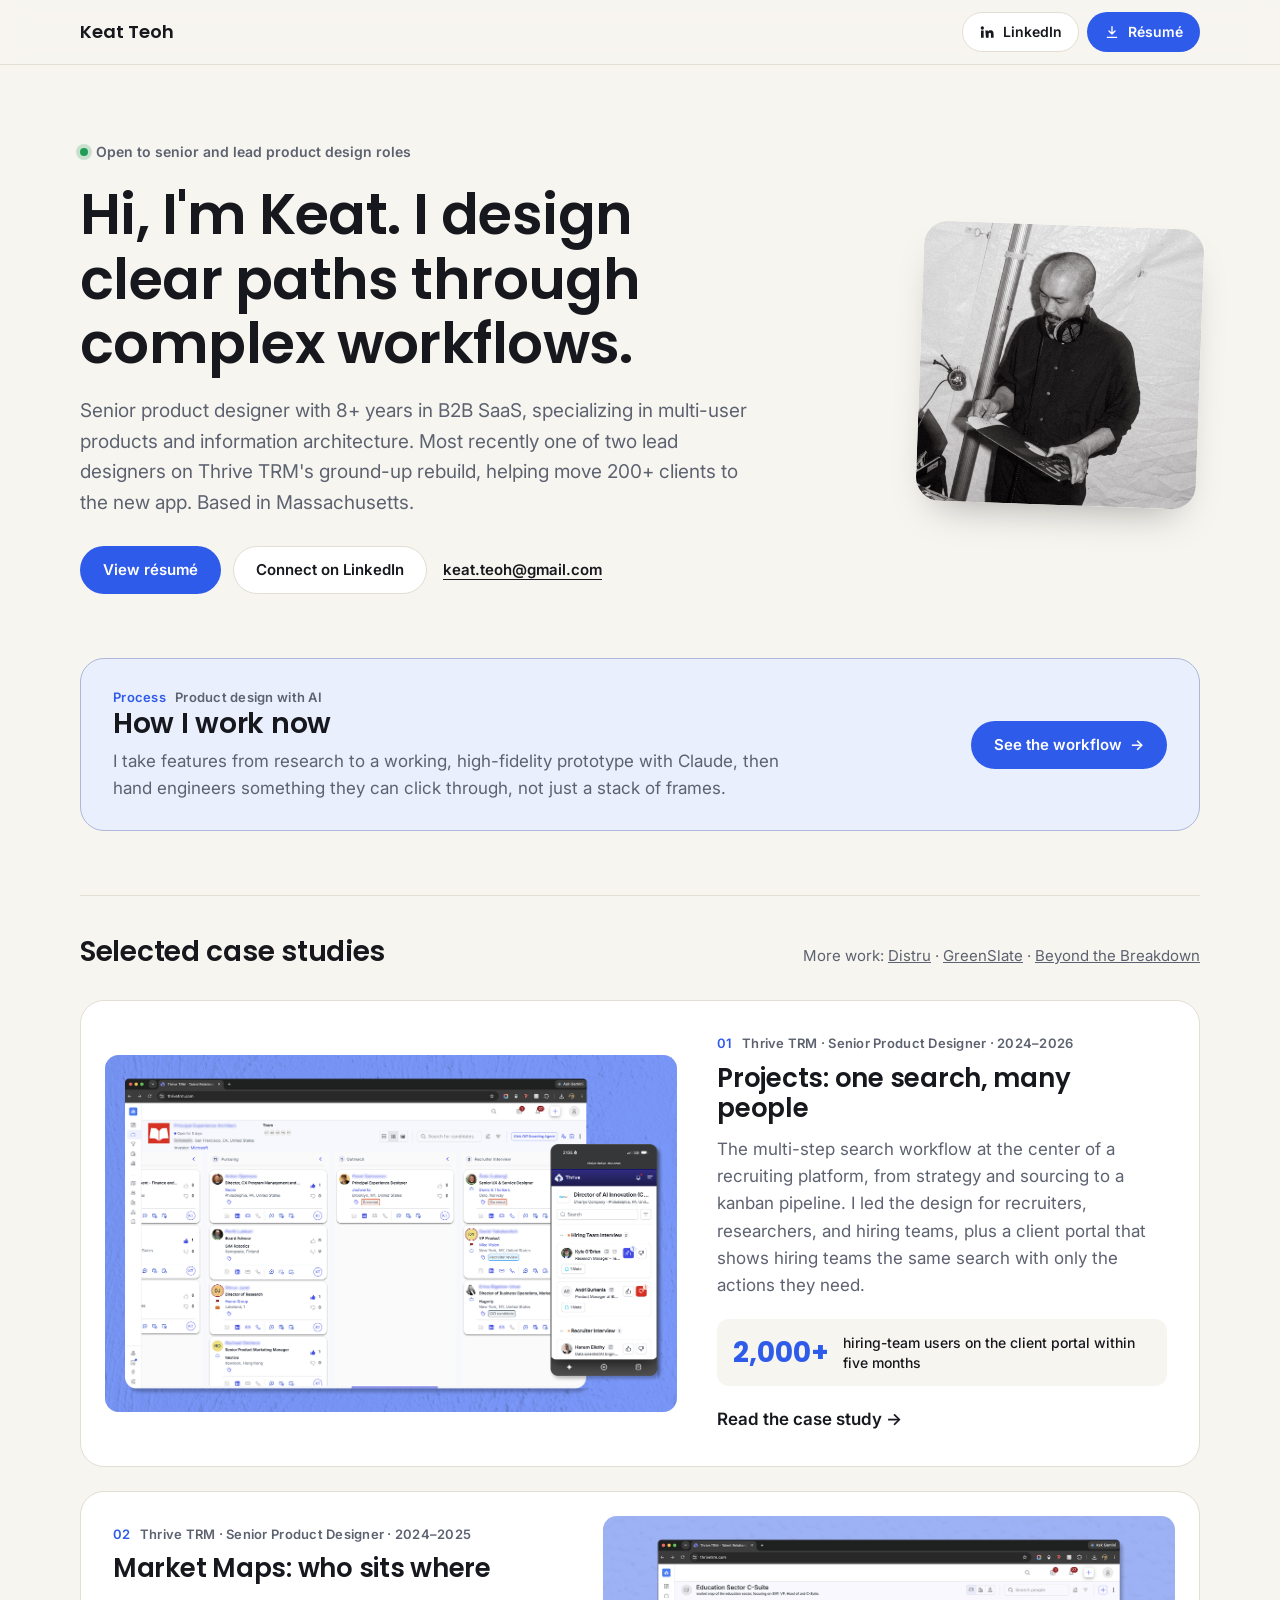
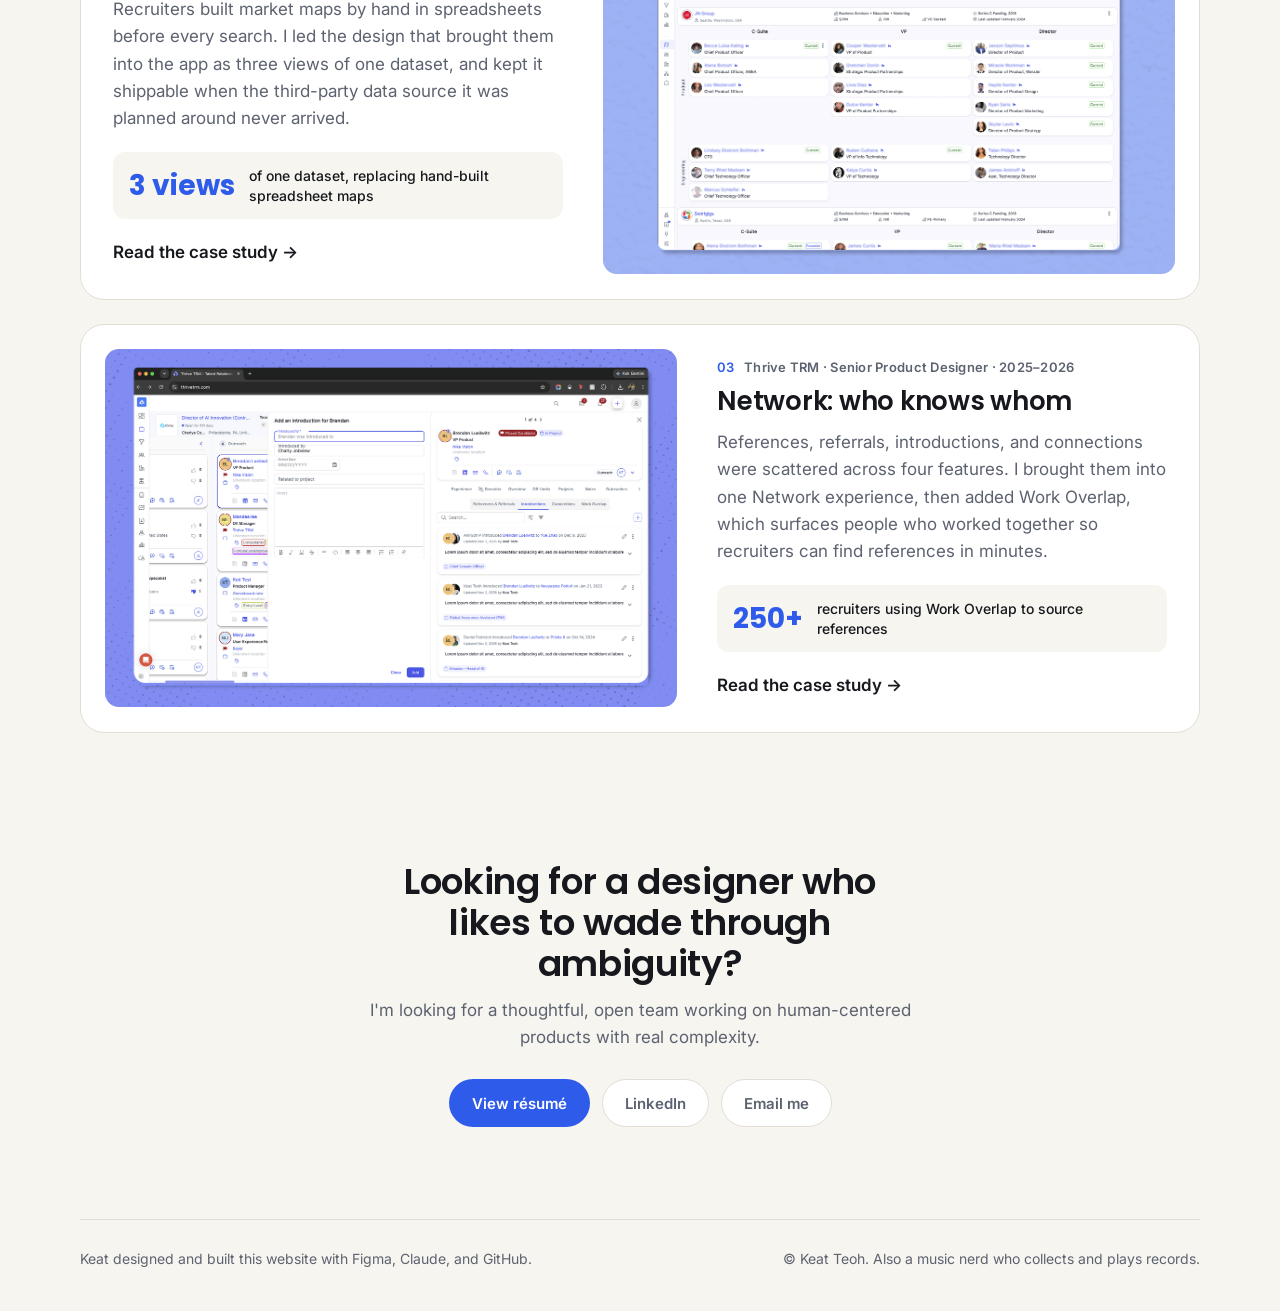
==== commit 64d625db: "accessibility fixes" ====
--- a/index.html
+++ b/index.html
@@ -24,11 +24,11 @@
         <a class="btn btn-ghost" href="https://www.linkedin.com/in/keato/" target="_blank" rel="noopener">
           <svg aria-hidden="true" viewBox="0 0 24 24" width="16" height="16"><path fill="currentColor" d="M4.98 3.5a2.5 2.5 0 1 1 0 5 2.5 2.5 0 0 1 0-5zM3 9.75h4v11H3zM9.5 9.75h3.8v1.5h.06c.53-1 1.83-2.06 3.77-2.06 4.03 0 4.77 2.65 4.77 6.1v5.46h-4v-4.84c0-1.16-.02-2.64-1.61-2.64-1.61 0-1.86 1.26-1.86 2.56v4.92h-4z"/></svg>
           <span>LinkedIn</span>
-        </a>
+        <span class="sr-only"> (opens in new tab)</span></a>
         <a class="btn btn-solid" href="assets/Keat-Teoh-Resume.pdf" target="_blank" rel="noopener">
           <svg aria-hidden="true" viewBox="0 0 24 24" width="16" height="16"><path fill="none" stroke="currentColor" stroke-width="2" stroke-linecap="round" stroke-linejoin="round" d="M12 4v11m0 0-4.5-4.5M12 15l4.5-4.5M5 20h14"/></svg>
           <span>Résumé</span>
-        </a>
+        <span class="sr-only"> (opens in new tab)</span></a>
       </nav>
     </div>
   </header>
@@ -44,12 +44,23 @@
           clients to the new app. Based in Massachusetts.
         </p>
         <p class="hero-actions">
-          <a class="btn btn-solid btn-lg" href="assets/Keat-Teoh-Resume.pdf" target="_blank" rel="noopener">View résumé</a>
-          <a class="btn btn-ghost btn-lg" href="https://www.linkedin.com/in/keato/" target="_blank" rel="noopener">Connect on LinkedIn</a>
+          <a class="btn btn-solid btn-lg" href="assets/Keat-Teoh-Resume.pdf" target="_blank" rel="noopener">View résumé<span class="sr-only"> (opens in new tab)</span></a>
+          <a class="btn btn-ghost btn-lg" href="https://www.linkedin.com/in/keato/" target="_blank" rel="noopener">Connect on LinkedIn<span class="sr-only"> (opens in new tab)</span></a>
           <a class="text-link" href="mailto:keat.teoh@gmail.com">keat.teoh@gmail.com</a>
         </p>
       </div>
       <img class="portrait" src="assets/img/portrait.jpg" alt="Keat Teoh DJing, with headphones on, looking through a vinyl record" width="1000" height="1000" />
+    </section>
+
+    <section class="now-wrap wrap" aria-labelledby="now-title">
+      <div class="now">
+        <div>
+          <p class="meta"><span>Process</span> Product design with AI</p>
+          <h2 id="now-title">How I work now</h2>
+          <p>I take features from research to a working, high-fidelity prototype with Claude, then hand engineers something they can click through, not just a stack of frames.</p>
+        </div>
+        <a class="btn btn-solid btn-lg" href="/how-i-work/">See the workflow <span aria-hidden="true">→</span></a>
+      </div>
     </section>
 
     <section id="work" class="work wrap" aria-labelledby="work-title">
@@ -60,7 +71,7 @@
 
       <article class="case">
         <a class="case-media" href="/work/projects/" tabindex="-1" aria-hidden="true">
-          <img src="assets/img/projects/splash.png" alt="splash_img_projects" width="1742" height="769" loading="lazy" />
+          <img src="assets/img/projects/splash.png" alt="" width="1742" height="769" loading="lazy" />
         </a>
         <div class="case-body">
           <p class="meta"><span>01</span> Thrive TRM · Senior Product Designer · 2024–2026</p>
@@ -79,7 +90,7 @@
 
       <article class="case">
         <a class="case-media" href="/work/market-maps/" tabindex="-1" aria-hidden="true">
-          <img src="assets/img/market-maps/splash.png" alt="splash_img_market_maps" width="1742" height="769" loading="lazy" />
+          <img src="assets/img/market-maps/splash.png" alt="" width="1742" height="769" loading="lazy" />
         </a>
         <div class="case-body">
           <p class="meta"><span>02</span> Thrive TRM · Senior Product Designer · 2024–2025</p>
@@ -98,7 +109,7 @@
 
       <article class="case">
         <a class="case-media" href="/work/network/" tabindex="-1" aria-hidden="true">
-          <img src="assets/img/network/splash.png" alt="splash_img_network" width="1742" height="769" loading="lazy" />
+          <img src="assets/img/network/splash.png" alt="" width="1742" height="769" loading="lazy" />
         </a>
         <div class="case-body">
           <p class="meta"><span>03</span> Thrive TRM · Senior Product Designer · 2025–2026</p>
@@ -120,8 +131,8 @@
       <h2 id="contact-title">Looking for a designer who likes to wade through ambiguity?</h2>
       <p>I'm looking for a thoughtful, open team working on human-centered products with real complexity.</p>
       <p class="hero-actions">
-        <a class="btn btn-solid btn-lg" href="assets/Keat-Teoh-Resume.pdf" target="_blank" rel="noopener">View résumé</a>
-        <a class="btn btn-ghost btn-lg" href="https://www.linkedin.com/in/keato/" target="_blank" rel="noopener">LinkedIn</a>
+        <a class="btn btn-solid btn-lg" href="assets/Keat-Teoh-Resume.pdf" target="_blank" rel="noopener">View résumé<span class="sr-only"> (opens in new tab)</span></a>
+        <a class="btn btn-ghost btn-lg" href="https://www.linkedin.com/in/keato/" target="_blank" rel="noopener">LinkedIn<span class="sr-only"> (opens in new tab)</span></a>
         <a class="btn btn-ghost btn-lg" href="mailto:keat.teoh@gmail.com">Email me</a>
       </p>
     </section>
--- a/styles.css
+++ b/styles.css
@@ -26,7 +26,7 @@
 }
 
 * { box-sizing: border-box; }
-html { scroll-behavior: smooth; }
+html { scroll-behavior: smooth; scroll-padding-top: 80px; }
 body {
   margin: 0;
   background: var(--bg);
@@ -41,6 +41,7 @@
 .wrap { width: min(1120px, 100% - 32px); margin-inline: auto; }
 
 .skip { position: absolute; left: -999px; }
+.sr-only { position: absolute; width: 1px; height: 1px; padding: 0; margin: -1px; overflow: hidden; clip: rect(0 0 0 0); white-space: nowrap; border: 0; }
 .skip:focus { left: 16px; top: 16px; z-index: 10; background: var(--surface); padding: 8px 12px; border-radius: 8px; }
 
 /* Sticky top bar keeps résumé + LinkedIn one tap away */
@@ -133,7 +134,7 @@
 
 @media (max-width: 480px) {
   body { font-size: 16px; }
-  .quick .btn-ghost span { display: none; }
+  .quick .btn-ghost span { position: absolute; width: 1px; height: 1px; overflow: hidden; clip: rect(0 0 0 0); white-space: nowrap; }
   .quick .btn-ghost { width: 40px; padding: 0; justify-content: center; }
   .lede { font-size: 17px; }
   .hero-actions .btn-lg { flex: 1 1 auto; justify-content: center; }
@@ -265,3 +266,24 @@
   .data td::before { content: attr(data-label); display: block; font-size: 12px; font-weight: 600; letter-spacing: .06em; text-transform: uppercase; color: var(--muted); margin-bottom: 2px; }
   .data td[data-label=""]::before { display: none; }
 }
+
+/* How I work now */
+.split { display: grid; grid-template-columns: repeat(2, minmax(0, 1fr)); gap: 16px; margin: 8px auto 28px; }
+.split > div { padding: 22px 24px 6px; border-radius: 18px; background: var(--surface); border: 1px solid var(--line); }
+.split > div:last-child { background: color-mix(in srgb, var(--accent) 10%, var(--surface)); border-color: color-mix(in srgb, var(--accent) 30%, var(--line)); }
+.split h3 { margin-top: 0; }
+
+.today { margin: 40px auto; padding: 22px 24px; border-radius: 18px; border: 1.5px dashed color-mix(in srgb, var(--accent) 55%, var(--line)); background: var(--surface); }
+.today .kicker { margin: 0 0 8px; font-size: 13px; font-weight: 600; letter-spacing: .08em; text-transform: uppercase; color: var(--accent); }
+.today p:last-child { margin-bottom: 0; }
+.today .more { font-size: 15px; }
+
+/* Homepage band */
+.now { display: grid; grid-template-columns: 1fr auto; gap: 24px; align-items: center; margin-bottom: 40px; padding: 28px 32px; border-radius: 24px; background: color-mix(in srgb, var(--accent) 10%, var(--surface)); border: 1px solid color-mix(in srgb, var(--accent) 30%, var(--line)); }
+.now h2 { font-size: clamp(22px, 2.6vw, 28px); font-weight: 600; margin-bottom: 8px; }
+.now p { margin: 0; color: var(--muted); max-width: 62ch; }
+
+@media (max-width: 860px) {
+  .split { grid-template-columns: 1fr; }
+  .now { grid-template-columns: 1fr; padding: 22px 20px; }
+}
